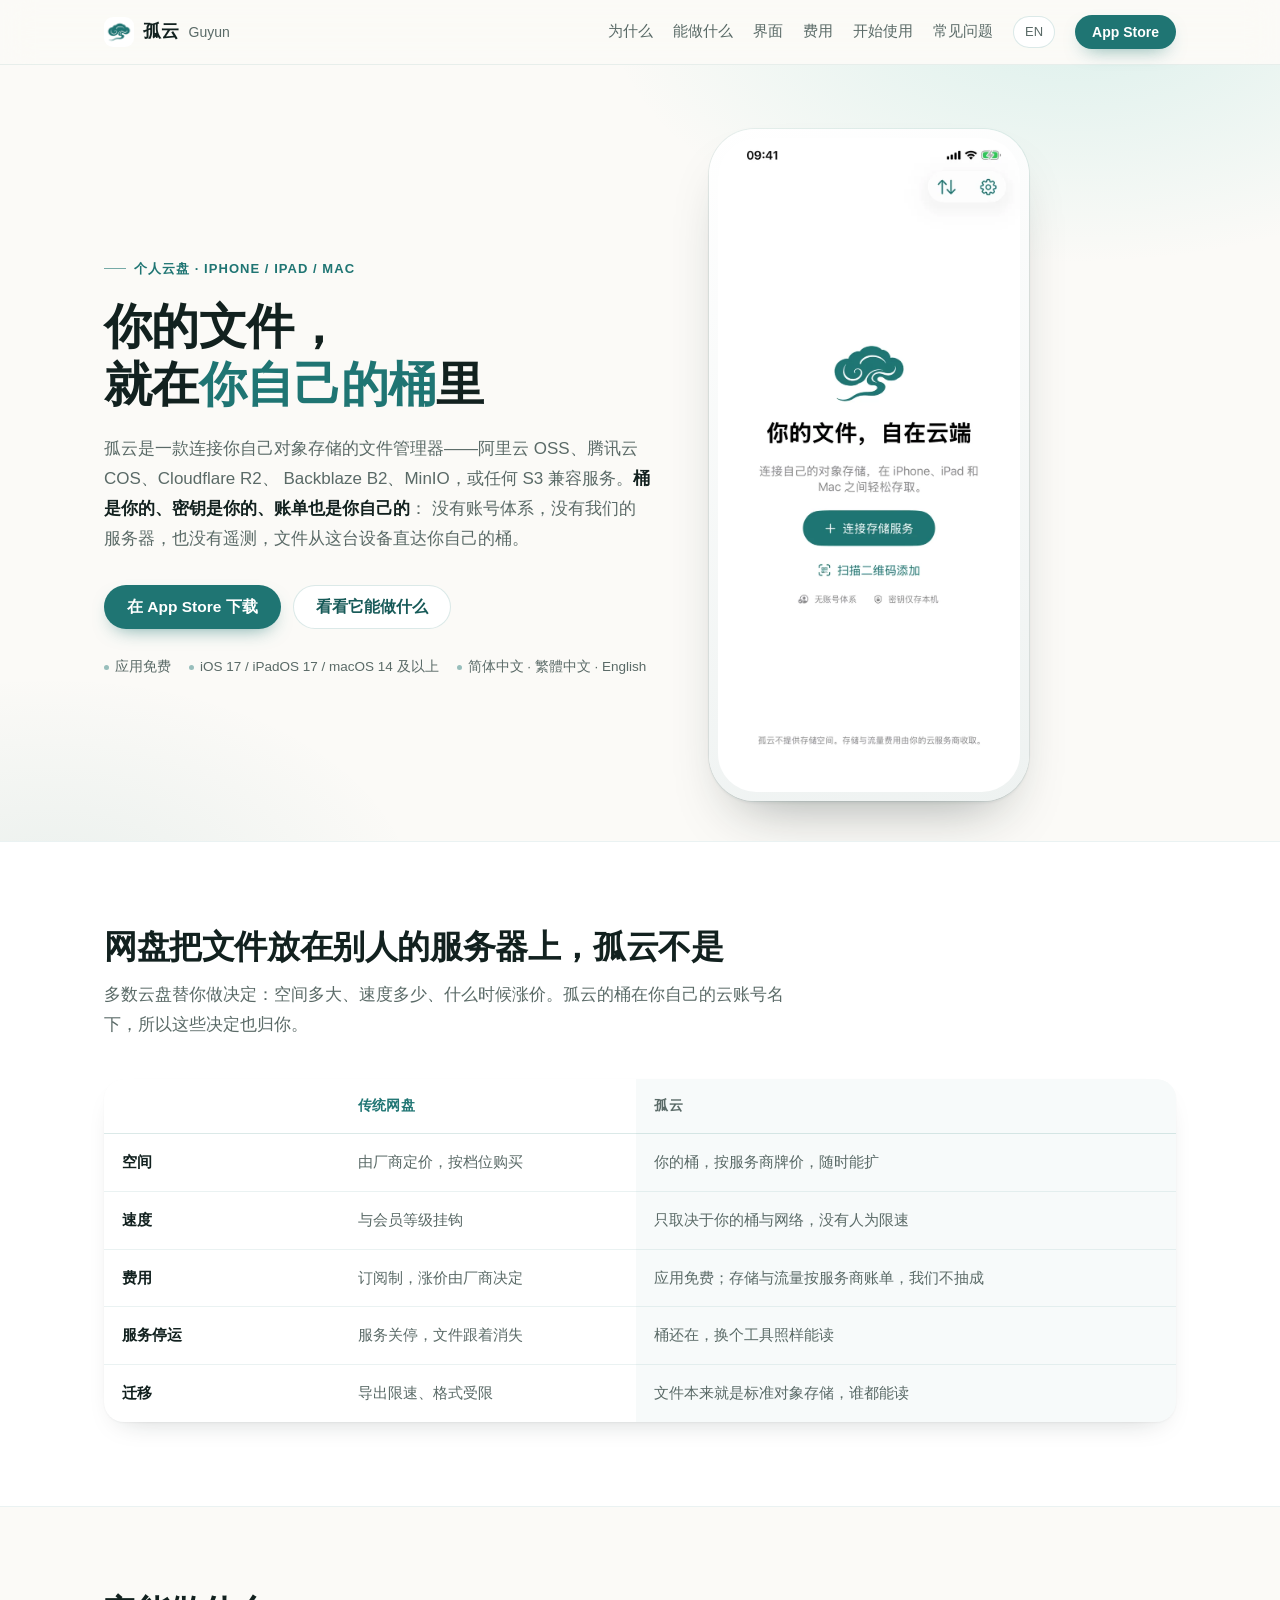
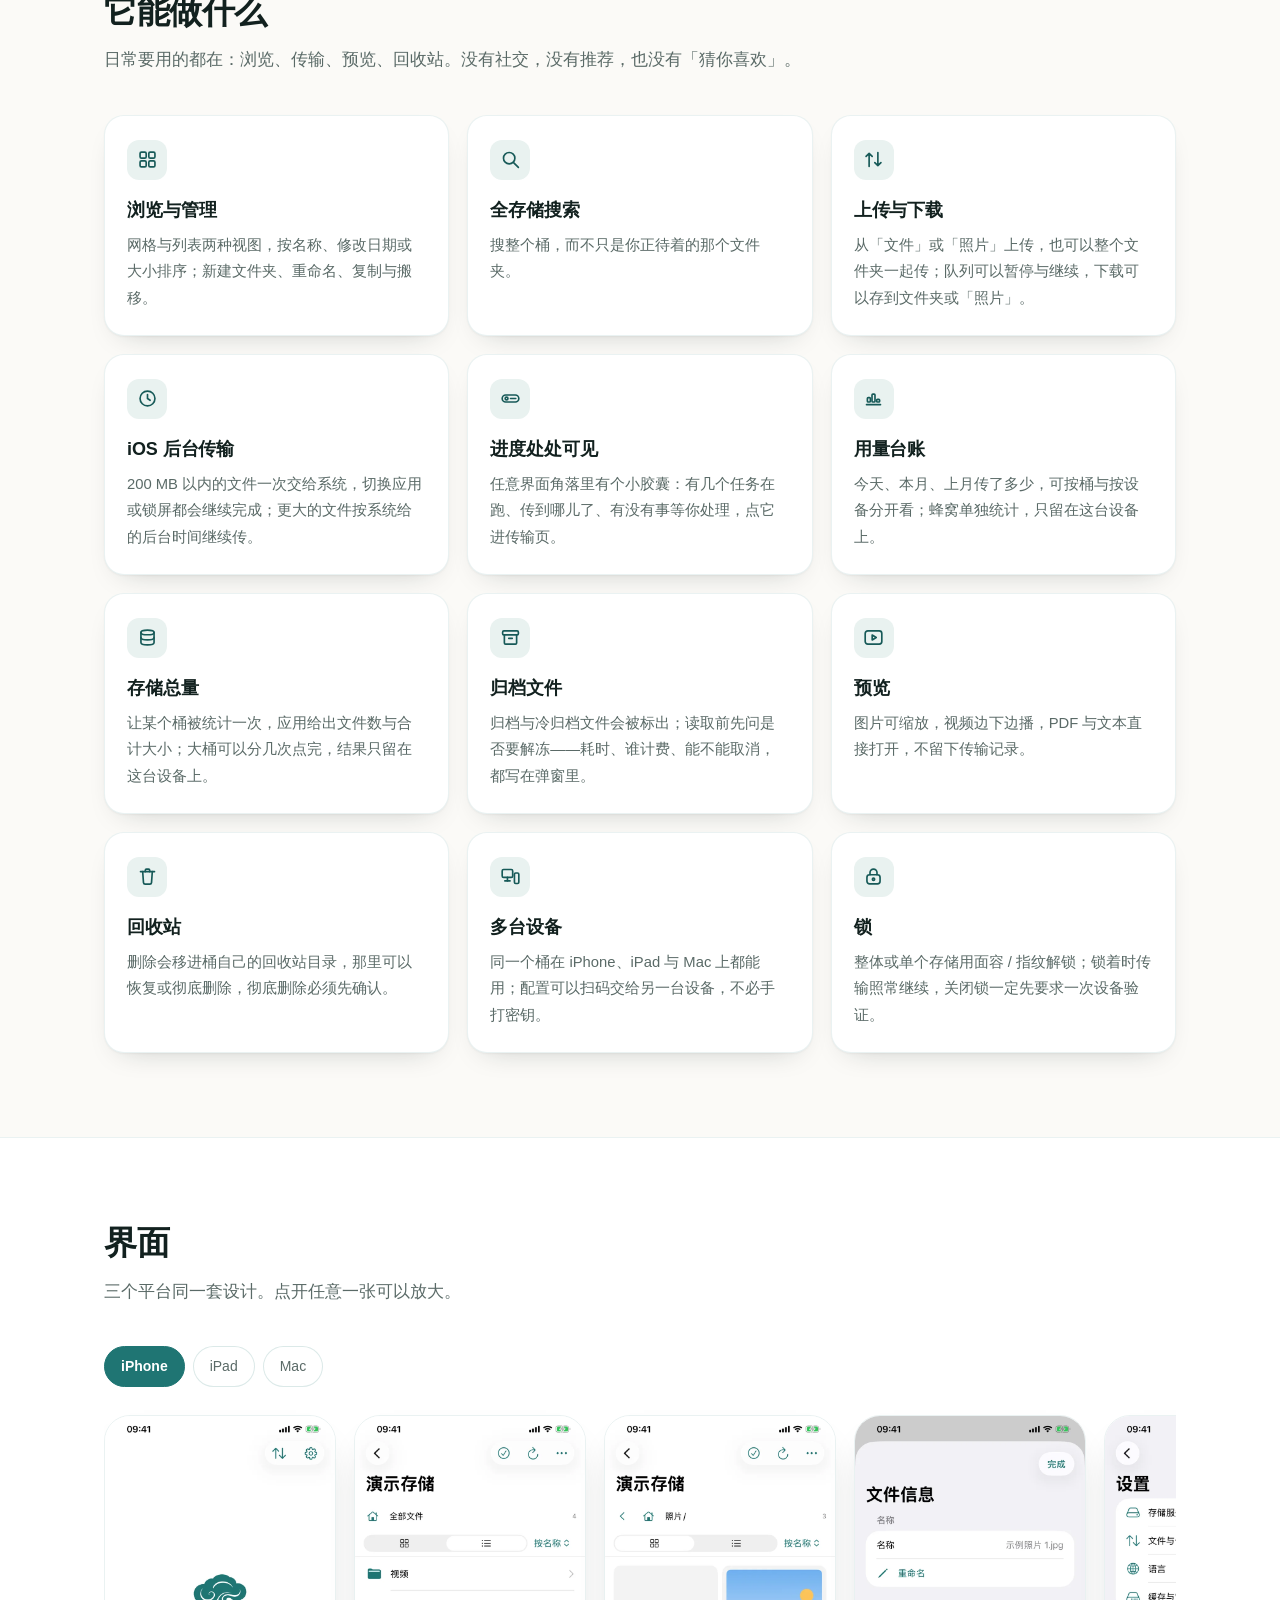
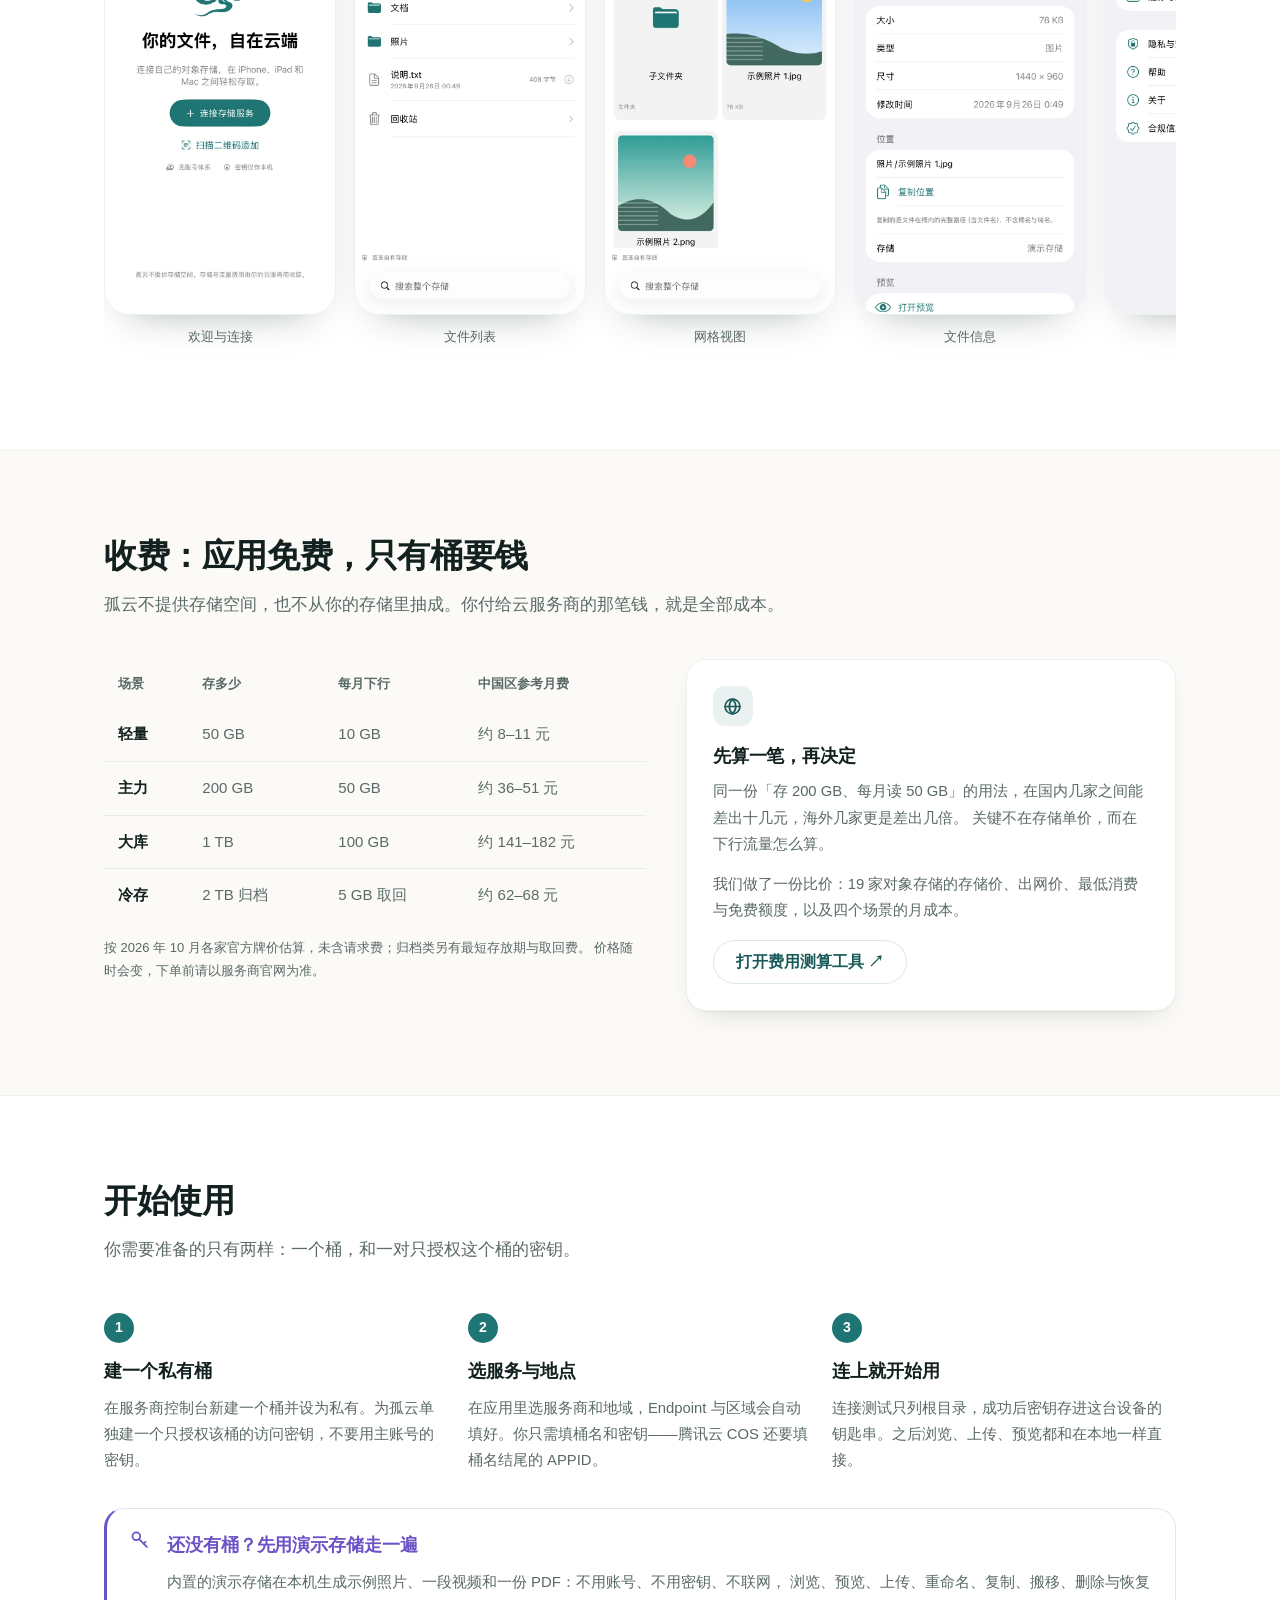
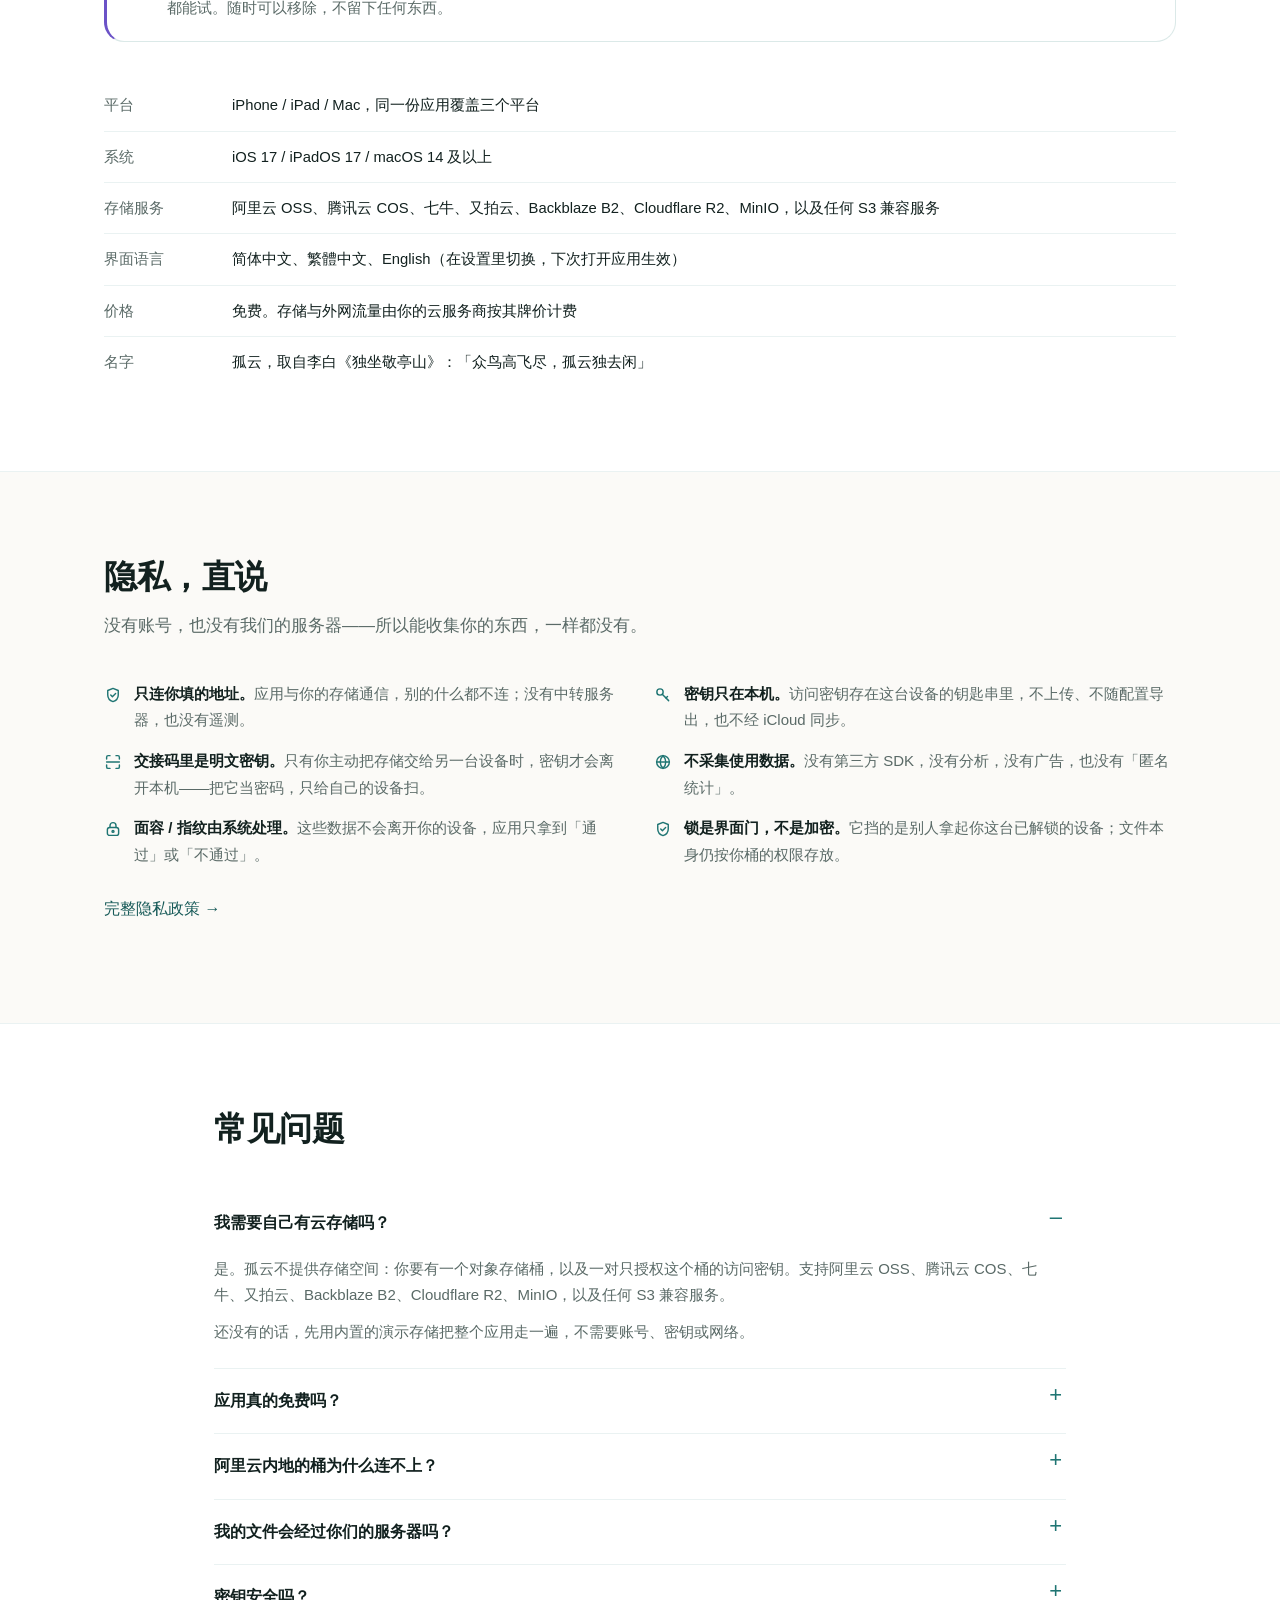
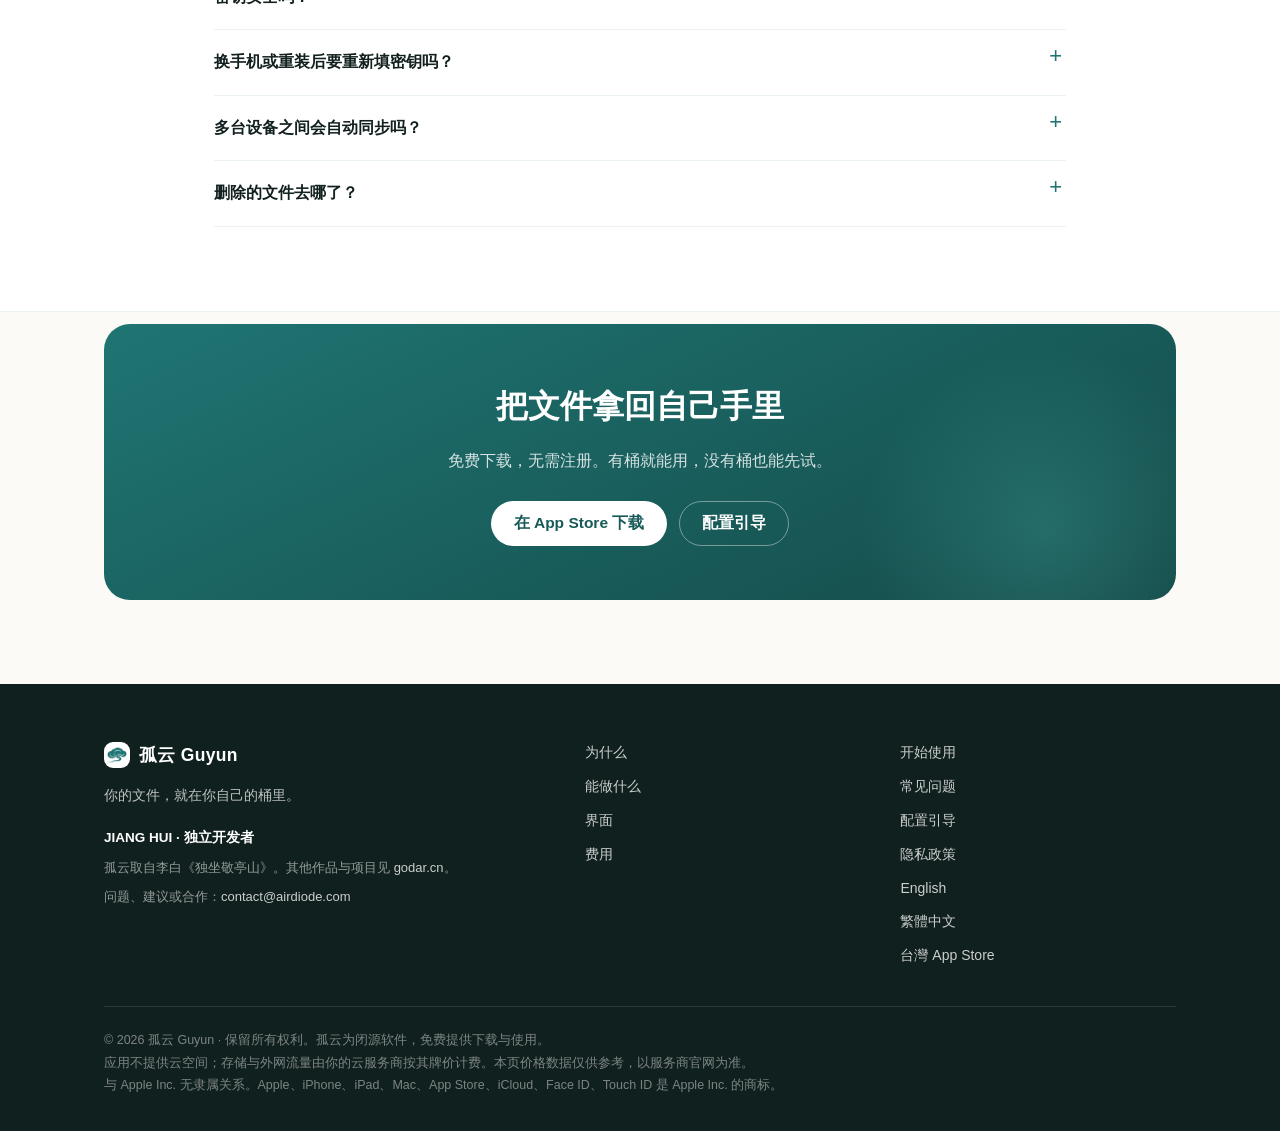
==== index.html @ 52751dd5 "site: 孤云官网（三语）—— 产品介绍、界面、费用口径与 App Store 入口 - 静态站：简体中文 / English / 繁體中文，共用一套 styles.css - 素材：App 图标、" ====
<!DOCTYPE html>
<html lang="zh-CN">
<head>
<meta charset="utf-8">
<meta name="viewport" content="width=device-width, initial-scale=1">
<title>孤云 Guyun — 你的文件，就在你自己的桶里</title>
<meta name="description" content="孤云是一款连接你自己对象存储的文件管理器：阿里云 OSS、腾讯云 COS、Cloudflare R2、Backblaze B2、MinIO 或任何 S3 兼容服务。没有账号、没有我们的服务器、没有遥测，密钥只留在本机。iPhone / iPad / Mac，应用免费。">
<meta name="theme-color" content="#fbfaf7">
<link rel="icon" href="assets/favicon.png">
<link rel="apple-touch-icon" href="assets/app-icon-180.png">
<link rel="stylesheet" href="styles.css">
<link rel="alternate" hreflang="zh-Hans" href="https://jianghui1974.github.io/Guyun/">
<link rel="alternate" hreflang="zh-Hant" href="https://jianghui1974.github.io/Guyun/tw/">
<link rel="alternate" hreflang="en" href="https://jianghui1974.github.io/Guyun/en/">
<meta property="og:type" content="website">
<meta property="og:title" content="孤云 Guyun — 你的文件，就在你自己的桶里">
<meta property="og:description" content="连接你自己对象存储的文件管理器。没有账号、没有我们的服务器、没有遥测。iPhone / iPad / Mac，应用免费。">
<meta property="og:image" content="https://jianghui1974.github.io/Guyun/assets/og.png">
<meta property="og:url" content="https://jianghui1974.github.io/Guyun/">
<meta name="twitter:card" content="summary_large_image">
</head>
<body>

<svg xmlns="http://www.w3.org/2000/svg" style="display:none" aria-hidden="true">
  <symbol id="i-grid" viewBox="0 0 24 24" fill="none" stroke="currentColor" stroke-width="1.9" stroke-linejoin="round"><rect x="3.5" y="3.5" width="7" height="7" rx="1.6"/><rect x="13.5" y="3.5" width="7" height="7" rx="1.6"/><rect x="3.5" y="13.5" width="7" height="7" rx="1.6"/><rect x="13.5" y="13.5" width="7" height="7" rx="1.6"/></symbol>
  <symbol id="i-search" viewBox="0 0 24 24" fill="none" stroke="currentColor" stroke-width="1.9" stroke-linecap="round"><circle cx="10.5" cy="10.5" r="6.5"/><path d="M15.5 15.5 21 21"/></symbol>
  <symbol id="i-transfer" viewBox="0 0 24 24" fill="none" stroke="currentColor" stroke-width="1.9" stroke-linecap="round" stroke-linejoin="round"><path d="M7 20V5m0 0L3.5 8.5M7 5l3.5 3.5"/><path d="M17 4v15m0 0 3.5-3.5M17 19l-3.5-3.5"/></symbol>
  <symbol id="i-clock" viewBox="0 0 24 24" fill="none" stroke="currentColor" stroke-width="1.9" stroke-linecap="round"><circle cx="12" cy="12" r="8.5"/><path d="M12 7.5V12l3 2"/></symbol>
  <symbol id="i-pill" viewBox="0 0 24 24" fill="none" stroke="currentColor" stroke-width="1.9" stroke-linecap="round"><rect x="2.5" y="8" width="19" height="8" rx="4"/><circle cx="7.5" cy="12" r="1.6"/><path d="M12 12h6"/></symbol>
  <symbol id="i-ledger" viewBox="0 0 24 24" fill="none" stroke="currentColor" stroke-width="1.9" stroke-linecap="round"><path d="M4 19h16"/><rect x="5" y="11" width="3.4" height="5" rx="1"/><rect x="10.3" y="7" width="3.4" height="9" rx="1"/><rect x="15.6" y="13" width="3.4" height="3" rx="1"/></symbol>
  <symbol id="i-bucket" viewBox="0 0 24 24" fill="none" stroke="currentColor" stroke-width="1.9" stroke-linecap="round"><ellipse cx="12" cy="6.2" rx="7.5" ry="2.7"/><path d="M4.5 6.2v11.6c0 1.5 3.4 2.7 7.5 2.7s7.5-1.2 7.5-2.7V6.2"/><path d="M4.5 12c0 1.5 3.4 2.7 7.5 2.7s7.5-1.2 7.5-2.7"/></symbol>
  <symbol id="i-archive" viewBox="0 0 24 24" fill="none" stroke="currentColor" stroke-width="1.9" stroke-linecap="round" stroke-linejoin="round"><rect x="3" y="4.5" width="18" height="4.5" rx="1.4"/><path d="M5 9v9.2c0 .7.6 1.3 1.3 1.3h11.4c.7 0 1.3-.6 1.3-1.3V9"/><path d="M10 13h4"/></symbol>
  <symbol id="i-play" viewBox="0 0 24 24" fill="none" stroke="currentColor" stroke-width="1.9" stroke-linejoin="round"><rect x="2.5" y="4.5" width="19" height="15" rx="3"/><path d="M10.5 9.2v5.6l4.6-2.8z"/></symbol>
  <symbol id="i-trash" viewBox="0 0 24 24" fill="none" stroke="currentColor" stroke-width="1.9" stroke-linecap="round"><path d="M4 6.5h16"/><path d="M9.5 6.5V4.8c0-.7.6-1.3 1.3-1.3h2.4c.7 0 1.3.6 1.3 1.3v1.7"/><path d="M6.5 6.5 7.4 19c.1 1 .9 1.7 1.9 1.7h5.4c1 0 1.8-.7 1.9-1.7l.9-12.5"/></symbol>
  <symbol id="i-devices" viewBox="0 0 24 24" fill="none" stroke="currentColor" stroke-width="1.9" stroke-linecap="round" stroke-linejoin="round"><rect x="2.5" y="4" width="12" height="9" rx="1.6"/><path d="M5.5 17h6"/><path d="M8.5 13v4"/><rect x="16.5" y="8" width="5" height="12" rx="1.4"/></symbol>
  <symbol id="i-lock" viewBox="0 0 24 24" fill="none" stroke="currentColor" stroke-width="1.9" stroke-linecap="round"><rect x="4.5" y="10" width="15" height="10.5" rx="3"/><path d="M8 10V7.5a4 4 0 0 1 8 0V10"/><circle cx="12" cy="15.2" r="1.3"/></symbol>
  <symbol id="i-scan" viewBox="0 0 24 24" fill="none" stroke="currentColor" stroke-width="1.9" stroke-linecap="round" stroke-linejoin="round"><path d="M3.5 8V5.5c0-1.1.9-2 2-2H8"/><path d="M16 3.5h2.5c1.1 0 2 .9 2 2V8"/><path d="M20.5 16v2.5c0 1.1-.9 2-2 2H16"/><path d="M8 20.5H5.5c-1.1 0-2-.9-2-2V16"/><path d="M3.5 12h17"/></symbol>
  <symbol id="i-shield" viewBox="0 0 24 24" fill="none" stroke="currentColor" stroke-width="1.9" stroke-linecap="round" stroke-linejoin="round"><path d="M12 3.2 5 6v6c0 4.2 2.9 7.5 7 8.8 4.1-1.3 7-4.6 7-8.8V6z"/><path d="m9 12 2.2 2.2L15.5 10"/></symbol>
  <symbol id="i-key" viewBox="0 0 24 24" fill="none" stroke="currentColor" stroke-width="1.9" stroke-linecap="round"><circle cx="8" cy="8" r="4.2"/><path d="m11 11 8.5 8.5"/><path d="m16 16 2-2"/></symbol>
  <symbol id="i-globe" viewBox="0 0 24 24" fill="none" stroke="currentColor" stroke-width="1.9" stroke-linecap="round"><circle cx="12" cy="12" r="8.5"/><path d="M3.5 12h17"/><path d="M12 3.5c2.4 2.3 3.7 5.3 3.7 8.5s-1.3 6.2-3.7 8.5c-2.4-2.3-3.7-5.3-3.7-8.5S9.6 5.8 12 3.5z"/></symbol>
</svg>

<a class="skip" href="#main">跳到主要内容</a>

<header class="site-header">
  <div class="wrap">
    <a class="brand" href="./">
      <img src="assets/app-icon.png" alt="孤云应用图标">
      孤云 <span style="font-weight:500;color:var(--muted);font-size:14px;letter-spacing:0">Guyun</span>
    </a>
    <nav>
      <a href="#why">为什么</a>
      <a href="#features">能做什么</a>
      <a href="#shots">界面</a>
      <a href="#cost">费用</a>
      <a href="#start">开始使用</a>
      <a href="#faq">常见问题</a>
      <a class="lang" href="en/" hreflang="en">EN</a>
      <a class="btn btn-primary nav-cta" href="https://apps.apple.com/cn/app/id6809848348" style="padding:8px 16px;font-size:14px">App Store</a>
    </nav>
  </div>
</header>

<main id="main">

<div class="hero">
  <div class="wrap hero-grid">
    <div>
      <p class="eyebrow">个人云盘 · iPhone / iPad / Mac</p>
      <h1>你的文件，<br>就在<em>你自己的桶</em>里</h1>
      <p class="lede">
        孤云是一款连接你自己对象存储的文件管理器——阿里云 OSS、腾讯云 COS、Cloudflare R2、
        Backblaze B2、MinIO，或任何 S3 兼容服务。<strong>桶是你的、密钥是你的、账单也是你自己的</strong>：
        没有账号体系，没有我们的服务器，也没有遥测，文件从这台设备直达你自己的桶。
      </p>
      <div class="btn-row">
        <a class="btn btn-primary" href="https://apps.apple.com/cn/app/id6809848348">在 App Store 下载</a>
        <a class="btn btn-ghost" href="#features">看看它能做什么</a>
      </div>
      <div class="meta-line">
        <span>应用免费</span>
        <span>iOS 17 / iPadOS 17 / macOS 14 及以上</span>
        <span>简体中文 · 繁體中文 · English</span>
      </div>
    </div>
    <div>
      <figure class="phone" style="margin:0">
        <img src="assets/shots/zh/iphone-1.webp" width="750" height="1622"
             alt="孤云欢迎页：云纹标志、标语「我的文件，自在云端」，以及「连接存储服务」按钮">
      </figure>
    </div>
  </div>
</div>

<section id="why" class="section alt">
  <div class="wrap">
    <div class="section-head">
      <h2>网盘把文件放在别人的服务器上，孤云不是</h2>
      <p>多数云盘替你做决定：空间多大、速度多少、什么时候涨价。孤云的桶在你自己的云账号名下，所以这些决定也归你。</p>
    </div>
    <table class="compare">
      <thead>
        <tr><th scope="col"></th><th scope="col">传统网盘</th><th scope="col" class="col-us">孤云</th></tr>
      </thead>
      <tbody>
        <tr><th scope="row">空间</th><td data-label="传统网盘">由厂商定价，按档位购买</td><td class="col-us" data-label="孤云">你的桶，按服务商牌价，随时能扩</td></tr>
        <tr><th scope="row">速度</th><td data-label="传统网盘">与会员等级挂钩</td><td class="col-us" data-label="孤云">只取决于你的桶与网络，没有人为限速</td></tr>
        <tr><th scope="row">费用</th><td data-label="传统网盘">订阅制，涨价由厂商决定</td><td class="col-us" data-label="孤云">应用免费；存储与流量按服务商账单，我们不抽成</td></tr>
        <tr><th scope="row">服务停运</th><td data-label="传统网盘">服务关停，文件跟着消失</td><td class="col-us" data-label="孤云">桶还在，换个工具照样能读</td></tr>
        <tr><th scope="row">迁移</th><td data-label="传统网盘">导出限速、格式受限</td><td class="col-us" data-label="孤云">文件本来就是标准对象存储，谁都能读</td></tr>
      </tbody>
    </table>
  </div>
</section>

<section id="features" class="section">
  <div class="wrap">
    <div class="section-head">
      <h2>它能做什么</h2>
      <p>日常要用的都在：浏览、传输、预览、回收站。没有社交，没有推荐，也没有「猜你喜欢」。</p>
    </div>
    <div class="cards">
      <div class="card">
        <span class="ico"><svg><use href="#i-grid"/></svg></span>
        <h3>浏览与管理</h3>
        <p>网格与列表两种视图，按名称、修改日期或大小排序；新建文件夹、重命名、复制与搬移。</p>
      </div>
      <div class="card">
        <span class="ico"><svg><use href="#i-search"/></svg></span>
        <h3>全存储搜索</h3>
        <p>搜整个桶，而不只是你正待着的那个文件夹。</p>
      </div>
      <div class="card">
        <span class="ico"><svg><use href="#i-transfer"/></svg></span>
        <h3>上传与下载</h3>
        <p>从「文件」或「照片」上传，也可以整个文件夹一起传；队列可以暂停与继续，下载可以存到文件夹或「照片」。</p>
      </div>
      <div class="card">
        <span class="ico"><svg><use href="#i-clock"/></svg></span>
        <h3>iOS 后台传输</h3>
        <p>200 MB 以内的文件一次交给系统，切换应用或锁屏都会继续完成；更大的文件按系统给的后台时间继续传。</p>
      </div>
      <div class="card">
        <span class="ico"><svg><use href="#i-pill"/></svg></span>
        <h3>进度处处可见</h3>
        <p>任意界面角落里有个小胶囊：有几个任务在跑、传到哪儿了、有没有事等你处理，点它进传输页。</p>
      </div>
      <div class="card">
        <span class="ico"><svg><use href="#i-ledger"/></svg></span>
        <h3>用量台账</h3>
        <p>今天、本月、上月传了多少，可按桶与按设备分开看；蜂窝单独统计，只留在这台设备上。</p>
      </div>
      <div class="card">
        <span class="ico"><svg><use href="#i-bucket"/></svg></span>
        <h3>存储总量</h3>
        <p>让某个桶被统计一次，应用给出文件数与合计大小；大桶可以分几次点完，结果只留在这台设备上。</p>
      </div>
      <div class="card">
        <span class="ico"><svg><use href="#i-archive"/></svg></span>
        <h3>归档文件</h3>
        <p>归档与冷归档文件会被标出；读取前先问是否要解冻——耗时、谁计费、能不能取消，都写在弹窗里。</p>
      </div>
      <div class="card">
        <span class="ico"><svg><use href="#i-play"/></svg></span>
        <h3>预览</h3>
        <p>图片可缩放，视频边下边播，PDF 与文本直接打开，不留下传输记录。</p>
      </div>
      <div class="card">
        <span class="ico"><svg><use href="#i-trash"/></svg></span>
        <h3>回收站</h3>
        <p>删除会移进桶自己的回收站目录，那里可以恢复或彻底删除，彻底删除必须先确认。</p>
      </div>
      <div class="card">
        <span class="ico"><svg><use href="#i-devices"/></svg></span>
        <h3>多台设备</h3>
        <p>同一个桶在 iPhone、iPad 与 Mac 上都能用；配置可以扫码交给另一台设备，不必手打密钥。</p>
      </div>
      <div class="card">
        <span class="ico"><svg><use href="#i-lock"/></svg></span>
        <h3>锁</h3>
        <p>整体或单个存储用面容 / 指纹解锁；锁着时传输照常继续，关闭锁一定先要求一次设备验证。</p>
      </div>
    </div>
  </div>
</section>

<section id="shots" class="section alt">
  <div class="wrap">
    <div class="section-head">
      <h2>界面</h2>
      <p>三个平台同一套设计。点开任意一张可以放大。</p>
    </div>

    <div class="tabs" role="tablist" aria-label="选择设备">
      <button role="tab" id="tab-iphone" aria-selected="true" aria-controls="strip-iphone" data-device="iphone">iPhone</button>
      <button role="tab" id="tab-ipad" aria-selected="false" aria-controls="strip-ipad" data-device="ipad">iPad</button>
      <button role="tab" id="tab-mac" aria-selected="false" aria-controls="strip-mac" data-device="mac">Mac</button>
    </div>

    <div class="strip" id="strip-iphone" role="tabpanel" aria-labelledby="tab-iphone">
      <figure class="shot-phone"><img src="assets/shots/zh/iphone-1.webp" width="750" height="1622" loading="lazy" alt="欢迎页"><figcaption>欢迎与连接</figcaption></figure>
      <figure class="shot-phone"><img src="assets/shots/zh/iphone-2.webp" width="750" height="1622" loading="lazy" alt="文件列表"><figcaption>文件列表</figcaption></figure>
      <figure class="shot-phone"><img src="assets/shots/zh/iphone-3.webp" width="750" height="1622" loading="lazy" alt="网格视图"><figcaption>网格视图</figcaption></figure>
      <figure class="shot-phone"><img src="assets/shots/zh/iphone-4.webp" width="750" height="1622" loading="lazy" alt="文件信息"><figcaption>文件信息</figcaption></figure>
      <figure class="shot-phone"><img src="assets/shots/zh/iphone-5.webp" width="750" height="1622" loading="lazy" alt="设置"><figcaption>设置</figcaption></figure>
    </div>

    <div class="strip" id="strip-ipad" role="tabpanel" aria-labelledby="tab-ipad" hidden>
      <figure class="shot-pad"><img src="assets/shots/zh/ipad-1.webp" width="900" height="1200" loading="lazy" alt="iPad 欢迎页"><figcaption>欢迎与连接</figcaption></figure>
      <figure class="shot-pad"><img src="assets/shots/zh/ipad-2.webp" width="900" height="1200" loading="lazy" alt="iPad 文件列表"><figcaption>文件列表</figcaption></figure>
      <figure class="shot-pad"><img src="assets/shots/zh/ipad-3.webp" width="900" height="1200" loading="lazy" alt="iPad 网格视图"><figcaption>网格视图</figcaption></figure>
      <figure class="shot-pad"><img src="assets/shots/zh/ipad-4.webp" width="900" height="1200" loading="lazy" alt="iPad 文件信息"><figcaption>文件信息</figcaption></figure>
      <figure class="shot-pad"><img src="assets/shots/zh/ipad-5.webp" width="900" height="1200" loading="lazy" alt="iPad 设置"><figcaption>设置</figcaption></figure>
    </div>

    <div class="strip" id="strip-mac" role="tabpanel" aria-labelledby="tab-mac" hidden>
      <figure class="shot-mac"><img src="assets/shots/zh/mac-1.webp" width="1200" height="600" loading="lazy" alt="Mac 欢迎页"><figcaption>欢迎与连接</figcaption></figure>
      <figure class="shot-mac"><img src="assets/shots/zh/mac-2.webp" width="1200" height="600" loading="lazy" alt="Mac 文件列表"><figcaption>文件列表</figcaption></figure>
      <figure class="shot-mac"><img src="assets/shots/zh/mac-3.webp" width="1200" height="600" loading="lazy" alt="Mac 网格视图"><figcaption>网格视图</figcaption></figure>
      <figure class="shot-mac"><img src="assets/shots/zh/mac-4.webp" width="1200" height="600" loading="lazy" alt="Mac 文件信息"><figcaption>文件信息</figcaption></figure>
      <figure class="shot-mac"><img src="assets/shots/zh/mac-5.webp" width="1200" height="600" loading="lazy" alt="Mac 设置"><figcaption>设置</figcaption></figure>
    </div>
  </div>
</section>

<section id="cost" class="section">
  <div class="wrap">
    <div class="section-head">
      <h2>收费：应用免费，只有桶要钱</h2>
      <p>孤云不提供存储空间，也不从你的存储里抽成。你付给云服务商的那笔钱，就是全部成本。</p>
    </div>

    <div class="price-grid">
      <div>
        <table class="price-table">
          <thead>
            <tr><th scope="col">场景</th><th scope="col">存多少</th><th scope="col">每月下行</th><th scope="col">中国区参考月费</th></tr>
          </thead>
          <tbody>
            <tr><th scope="row">轻量</th><td data-label="存多少">50 GB</td><td data-label="每月下行">10 GB</td><td data-label="参考月费">约 8–11 元</td></tr>
            <tr><th scope="row">主力</th><td data-label="存多少">200 GB</td><td data-label="每月下行">50 GB</td><td data-label="参考月费">约 36–51 元</td></tr>
            <tr><th scope="row">大库</th><td data-label="存多少">1 TB</td><td data-label="每月下行">100 GB</td><td data-label="参考月费">约 141–182 元</td></tr>
            <tr><th scope="row">冷存</th><td data-label="存多少">2 TB 归档</td><td data-label="每月下行">5 GB 取回</td><td data-label="参考月费">约 62–68 元</td></tr>
          </tbody>
        </table>
        <p class="note">
          按 2026 年 10 月各家官方牌价估算，未含请求费；归档类另有最短存放期与取回费。
          价格随时会变，下单前请以服务商官网为准。
        </p>
      </div>
      <div class="card" style="padding:26px">
        <span class="ico"><svg><use href="#i-globe"/></svg></span>
        <h3>先算一笔，再决定</h3>
        <p style="margin-bottom:14px">
          同一份「存 200 GB、每月读 50 GB」的用法，在国内几家之间能差出十几元，海外几家更是差出几倍。
          关键不在存储单价，而在下行流量怎么算。
        </p>
        <p style="margin-bottom:16px;font-size:14.8px;color:var(--muted)">
          我们做了一份比价：19 家对象存储的存储价、出网价、最低消费与免费额度，以及四个场景的月成本。
        </p>
        <a class="btn btn-ghost" href="https://www.godar.cn/products/guyun/setup/cost/" target="_blank" rel="noopener">打开费用测算工具 ↗</a>
      </div>
    </div>
  </div>
</section>

<section id="start" class="section alt">
  <div class="wrap">
    <div class="section-head">
      <h2>开始使用</h2>
      <p>你需要准备的只有两样：一个桶，和一对只授权这个桶的密钥。</p>
    </div>

    <div class="steps">
      <div class="step">
        <span class="num">1</span>
        <h3>建一个私有桶</h3>
        <p>在服务商控制台新建一个桶并设为私有。为孤云单独建一个只授权该桶的访问密钥，不要用主账号的密钥。</p>
      </div>
      <div class="step">
        <span class="num">2</span>
        <h3>选服务与地点</h3>
        <p>在应用里选服务商和地域，Endpoint 与区域会自动填好。你只需填桶名和密钥——腾讯云 COS 还要填桶名结尾的 APPID。</p>
      </div>
      <div class="step">
        <span class="num">3</span>
        <h3>连上就开始用</h3>
        <p>连接测试只列根目录，成功后密钥存进这台设备的钥匙串。之后浏览、上传、预览都和在本地一样直接。</p>
      </div>
    </div>

    <div class="callout">
      <span class="ico"><svg width="22" height="22"><use href="#i-key"/></svg></span>
      <div>
        <h3>还没有桶？先用演示存储走一遍</h3>
        <p>内置的演示存储在本机生成示例照片、一段视频和一份 PDF：不用账号、不用密钥、不联网，
        浏览、预览、上传、重命名、复制、搬移、删除与恢复都能试。随时可以移除，不留下任何东西。</p>
      </div>
    </div>

    <table class="spec">
      <tr><th>平台</th><td>iPhone / iPad / Mac，同一份应用覆盖三个平台</td></tr>
      <tr><th>系统</th><td>iOS 17 / iPadOS 17 / macOS 14 及以上</td></tr>
      <tr><th>存储服务</th><td>阿里云 OSS、腾讯云 COS、七牛、又拍云、Backblaze B2、Cloudflare R2、MinIO，以及任何 S3 兼容服务</td></tr>
      <tr><th>界面语言</th><td>简体中文、繁體中文、English（在设置里切换，下次打开应用生效）</td></tr>
      <tr><th>价格</th><td>免费。存储与外网流量由你的云服务商按其牌价计费</td></tr>
      <tr><th>名字</th><td>孤云，取自李白《独坐敬亭山》：「众鸟高飞尽，孤云独去闲」</td></tr>
    </table>
  </div>
</section>

<section id="privacy" class="section">
  <div class="wrap">
    <div class="section-head">
      <h2>隐私，直说</h2>
      <p>没有账号，也没有我们的服务器——所以能收集你的东西，一样都没有。</p>
    </div>
    <ul class="privacy-list">
      <li><svg><use href="#i-shield"/></svg><span><b>只连你填的地址。</b>应用与你的存储通信，别的什么都不连；没有中转服务器，也没有遥测。</span></li>
      <li><svg><use href="#i-key"/></svg><span><b>密钥只在本机。</b>访问密钥存在这台设备的钥匙串里，不上传、不随配置导出，也不经 iCloud 同步。</span></li>
      <li><svg><use href="#i-scan"/></svg><span><b>交接码里是明文密钥。</b>只有你主动把存储交给另一台设备时，密钥才会离开本机——把它当密码，只给自己的设备扫。</span></li>
      <li><svg><use href="#i-globe"/></svg><span><b>不采集使用数据。</b>没有第三方 SDK，没有分析，没有广告，也没有「匿名统计」。</span></li>
      <li><svg><use href="#i-lock"/></svg><span><b>面容 / 指纹由系统处理。</b>这些数据不会离开你的设备，应用只拿到「通过」或「不通过」。</span></li>
      <li><svg><use href="#i-shield"/></svg><span><b>锁是界面门，不是加密。</b>它挡的是别人拿起你这台已解锁的设备；文件本身仍按你桶的权限存放。</span></li>
    </ul>
    <p style="margin-top:26px"><a href="https://www.godar.cn/Guyun-privacy-policy.html" target="_blank" rel="noopener">完整隐私政策 →</a></p>
  </div>
</section>

<section id="faq" class="section alt">
  <div class="wrap faq" style="max-width:900px">
    <div class="section-head">
      <h2>常见问题</h2>
    </div>

    <details open>
      <summary>我需要自己有云存储吗？</summary>
      <div class="body">
        <p>是。孤云不提供存储空间：你要有一个对象存储桶，以及一对只授权这个桶的访问密钥。支持阿里云 OSS、腾讯云 COS、七牛、又拍云、Backblaze B2、Cloudflare R2、MinIO，以及任何 S3 兼容服务。</p>
        <p>还没有的话，先用内置的演示存储把整个应用走一遍，不需要账号、密钥或网络。</p>
      </div>
    </details>

    <details>
      <summary>应用真的免费吗？</summary>
      <div class="body">
        <p>是。没有订阅、没有内购、没有功能锁，也不从你的存储费用里抽成。你要付的只有云服务商那笔账单——存储与外网流量，按它公布的牌价。</p>
      </div>
    </details>

    <details>
      <summary>阿里云内地的桶为什么连不上？</summary>
      <div class="body">
        <p>这不是孤云的限制。2025-03-20 起新开通 OSS 的账号，用默认外网域名访问内地地域的桶，数据类接口（含上传、下载）一律被拒，返回 <code>PublicEndpointForbidden</code>；私有桶、不对外提供链接也不例外，判断依据是 OSS 开通时间而不是建桶时间。</p>
        <p>要留在内地地域，就给桶绑定一个已备案的自定义域名，并把它填在 Endpoint 里；或者改用香港 / 海外地域的桶，也可以用 MinIO 自建。</p>
      </div>
    </details>

    <details>
      <summary>我的文件会经过你们的服务器吗？</summary>
      <div class="body">
        <p>不会。没有账号体系，也没有我们的服务器：应用只与你填写的存储地址通信，文件从这台设备直达你自己的桶。</p>
      </div>
    </details>

    <details>
      <summary>密钥安全吗？</summary>
      <div class="body">
        <p>访问密钥只存在这台设备的钥匙串里，不上传、不随配置导出、也不经 iCloud 同步。</p>
        <p>唯一的例外是你主动交接：把存储交给另一台设备时，交接码里就是明文密钥，60 秒后失效、只能被领取一次、可随时取消。只给自己的设备扫，若可能被看到就到服务商处轮换密钥。</p>
      </div>
    </details>

    <details>
      <summary>换手机或重装后要重新填密钥吗？</summary>
      <div class="body">
        <p>要。密钥不随 iCloud 同步，这也是它不离开本机的代价。换设备时可以用「扫码添加」从旧设备把整份配置带过去，60 秒内有效；也可以重新填一次。</p>
      </div>
    </details>

    <details>
      <summary>多台设备之间会自动同步吗？</summary>
      <div class="body">
        <p>不会。孤云不是同步工具，也不是自动备份工具：它不会自己在后台启动传输，每一次上传与下载都由你发起、并且能看见结果。</p>
        <p>同一个桶可以在 iPhone、iPad 与 Mac 上同时连接，任意一台写入的变更，在别处刷新一下就能看到。</p>
      </div>
    </details>

    <details>
      <summary>删除的文件去哪了？</summary>
      <div class="body">
        <p>进桶自己的回收站目录，可以恢复或彻底删除；彻底删除必须二次确认。</p>
        <p>回收站就在你的桶里，所以它占的存储空间和你其他文件一样计费——清空它，账单才会降下来。</p>
      </div>
    </details>
  </div>
</section>

<section class="cta-section">
  <div class="wrap">
    <div class="cta">
      <h2>把文件拿回自己手里</h2>
      <p>免费下载，无需注册。有桶就能用，没有桶也能先试。</p>
      <div class="btn-row">
        <a class="btn btn-primary" href="https://apps.apple.com/cn/app/id6809848348">在 App Store 下载</a>
        <a class="btn btn-ghost" href="https://www.godar.cn/products/guyun/setup/" target="_blank" rel="noopener">配置引导</a>
      </div>
    </div>
  </div>
</section>

</main>

<footer class="site-footer">
  <div class="wrap">
    <div class="footer-grid">
      <div>
        <div class="brand">
          <img src="assets/app-icon.png" alt="">
          孤云 Guyun
        </div>
        <div>你的文件，就在你自己的桶里。</div>
        <div class="foot-about">
          <p class="foot-about-lead">JIANG HUI · 独立开发者</p>
          <p>孤云取自李白《独坐敬亭山》。其他作品与项目见
            <a href="https://www.godar.cn" target="_blank" rel="noopener">godar.cn</a>。</p>
          <p>问题、建议或合作：<a href="mailto:contact@airdiode.com">contact@airdiode.com</a></p>
        </div>
      </div>
      <nav aria-label="站内导航">
        <a href="#why">为什么</a>
        <a href="#features">能做什么</a>
        <a href="#shots">界面</a>
        <a href="#cost">费用</a>
      </nav>
      <nav aria-label="更多">
        <a href="#start">开始使用</a>
        <a href="#faq">常见问题</a>
        <a href="https://www.godar.cn/products/guyun/setup/" target="_blank" rel="noopener">配置引导</a>
        <a href="https://www.godar.cn/Guyun-privacy-policy.html" target="_blank" rel="noopener">隐私政策</a>
        <a href="en/" hreflang="en">English</a>
        <a href="tw/" hreflang="zh-Hant">繁體中文</a>
        <a href="https://apps.apple.com/tw/app/id6809848348" target="_blank" rel="noopener">台灣 App Store</a>
      </nav>
    </div>
    <p class="legal">
      © <span id="year">2026</span> 孤云 Guyun · 保留所有权利。孤云为闭源软件，免费提供下载与使用。<br>
      应用不提供云空间；存储与外网流量由你的云服务商按其牌价计费。本页价格数据仅供参考，以服务商官网为准。<br>
      与 Apple Inc. 无隶属关系。Apple、iPhone、iPad、Mac、App Store、iCloud、Face ID、Touch ID 是 Apple Inc. 的商标。
    </p>
  </div>
</footer>

<dialog class="lightbox" id="lightbox" aria-label="放大查看截图">
  <button type="button" aria-label="关闭">×</button>
  <img alt="">
</dialog>

<script>
(function () {
  document.getElementById("year").textContent = new Date().getFullYear();

  // 设备切换
  var tabs = document.querySelectorAll(".tabs [role=tab]");
  Array.prototype.forEach.call(tabs, function (tab) {
    tab.addEventListener("click", function () {
      Array.prototype.forEach.call(tabs, function (t) {
        var on = t === tab;
        t.setAttribute("aria-selected", on ? "true" : "false");
        document.getElementById(t.getAttribute("aria-controls")).hidden = !on;
      });
    });
  });

  // 点击放大
  var dlg = document.getElementById("lightbox");
  var big = dlg.querySelector("img");
  if (dlg.showModal) {
    Array.prototype.forEach.call(document.querySelectorAll(".strip img, .phone img"), function (img) {
      img.addEventListener("click", function () {
        big.src = img.currentSrc || img.src;
        big.alt = img.alt;
        dlg.showModal();
      });
    });
    dlg.addEventListener("click", function (e) {
      if (e.target === dlg || e.target.tagName === "BUTTON") dlg.close();
    });
  }

})();
</script>

</body>
</html>
---- styles.css ----
/* 孤云 Guyun — 官网样式
   取自 App 的品牌色：青绿 #1F7573、演示紫 #6B52C7、暖白底 */

:root {
  --teal: #1f7573;
  --teal-deep: #175a58;
  --teal-soft: #e9f2f0;
  --mint: #f2f7f5;
  --demo: #6b52c7;
  --ink: #12211f;
  --muted: #5a6a67;
  --line: rgba(31, 117, 115, 0.16);
  --line-soft: rgba(31, 117, 115, 0.09);
  --bg: #fbfaf7;
  --card: #ffffff;
  --radius: 20px;
  --wrap: 1120px;
  --shadow: 0 1px 2px rgba(18, 33, 31, 0.04), 0 12px 30px -18px rgba(18, 33, 31, 0.28);
  --font: -apple-system, BlinkMacSystemFont, "SF Pro SC", "PingFang SC",
    "Hiragino Sans GB", "Microsoft YaHei", "Helvetica Neue", sans-serif;
}

* { box-sizing: border-box; }

html { scroll-behavior: smooth; scroll-padding-top: 84px; }

body {
  margin: 0;
  font-family: var(--font);
  color: var(--ink);
  background: var(--bg);
  line-height: 1.78;
  -webkit-font-smoothing: antialiased;
  text-rendering: optimizeLegibility;
}

a { color: var(--teal-deep); text-decoration: none; }
a:hover { text-decoration: underline; text-underline-offset: 3px; }

img { max-width: 100%; height: auto; }

.wrap { max-width: var(--wrap); margin: 0 auto; padding: 0 24px; }

.skip {
  position: absolute; left: -9999px; top: 0; z-index: 100;
  background: var(--teal); color: #fff; padding: 10px 16px; border-radius: 0 0 10px 0;
}
.skip:focus { left: 0; }

:focus-visible {
  outline: 2px solid var(--teal);
  outline-offset: 3px;
  border-radius: 6px;
}

/* ---------- header ---------- */

.site-header {
  position: sticky; top: 0; z-index: 60;
  background: rgba(251, 250, 247, 0.82);
  backdrop-filter: saturate(180%) blur(16px);
  -webkit-backdrop-filter: saturate(180%) blur(16px);
  border-bottom: 1px solid var(--line-soft);
}

.site-header .wrap {
  display: flex; align-items: center; gap: 12px; height: 64px;
}

.brand {
  display: flex; align-items: center; gap: 9px;
  font-weight: 700; font-size: 17.5px; letter-spacing: 0.3px;
  color: var(--ink);
}
.brand:hover { text-decoration: none; }
.brand img { width: 30px; height: 30px; border-radius: 9px; display: block; }

.site-header nav {
  margin-left: auto; display: flex; align-items: center; gap: 20px;
  font-size: 14.5px; color: var(--muted);
}
.site-header nav a { color: var(--muted); }
.site-header nav a:hover { color: var(--teal); text-decoration: none; }

.lang {
  border: 1px solid var(--line); border-radius: 999px;
  padding: 3px 11px; font-size: 13px; background: #fff; color: var(--muted);
  display: inline-flex; gap: 6px; align-items: center;
}
.lang b { color: var(--teal); font-weight: 600; }
.lang:hover { border-color: var(--teal); text-decoration: none; }

.nav-cta { display: inline-flex; }
.site-header nav a.nav-cta { color: #fff; }
.site-header nav a.nav-cta:hover { color: #fff; }

/* ---------- buttons ---------- */

.btn {
  display: inline-flex; align-items: center; justify-content: center; gap: 8px;
  padding: 12px 22px; border-radius: 999px;
  font-size: 15.5px; font-weight: 600; line-height: 1.2;
  border: 1px solid transparent; cursor: pointer;
  transition: transform 0.15s ease, box-shadow 0.15s ease, background 0.15s ease;
}
.btn:hover { text-decoration: none; transform: translateY(-1px); }
.btn-primary {
  background: var(--teal); color: #fff;
  box-shadow: 0 8px 20px -10px rgba(31, 117, 115, 0.75);
}
.btn-primary:hover { background: var(--teal-deep); }
.btn-ghost {
  background: #fff; color: var(--teal-deep); border-color: var(--line);
}
.btn-ghost:hover { border-color: var(--teal); }
.btn small { font-weight: 500; opacity: 0.85; }

/* ---------- hero ---------- */

.hero {
  position: relative; overflow: hidden;
  padding: 64px 0 40px;
  background:
    radial-gradient(760px 420px at 84% -8%, rgba(92, 199, 189, 0.20), transparent 62%),
    radial-gradient(620px 380px at 4% 108%, rgba(31, 117, 115, 0.08), transparent 60%);
}

.hero-grid {
  display: grid; grid-template-columns: 1.08fr 0.92fr;
  gap: 56px; align-items: center;
}

.eyebrow {
  display: inline-flex; align-items: center; gap: 8px;
  font-size: 13px; letter-spacing: 0.08em; text-transform: uppercase;
  color: var(--teal); font-weight: 600; margin: 0 0 18px;
}
.eyebrow::before {
  content: ""; width: 22px; height: 1px; background: var(--teal); opacity: 0.6;
}

.hero h1 {
  font-size: clamp(31px, 4.4vw, 48px);
  line-height: 1.2; letter-spacing: -0.6px;
  margin: 0 0 20px; color: var(--ink); font-weight: 700;
}
.hero h1 em { font-style: normal; color: var(--teal); }

.hero .lede {
  font-size: 17px; color: var(--muted); margin: 0 0 30px; max-width: 33em;
}
.hero .lede strong { color: var(--ink); font-weight: 600; }

.btn-row { display: flex; flex-wrap: wrap; gap: 12px; align-items: center; }

.meta-line {
  display: flex; flex-wrap: wrap; gap: 8px 18px;
  margin-top: 26px; font-size: 13.5px; color: var(--muted);
}
.meta-line span { display: inline-flex; align-items: center; gap: 6px; }
.meta-line span::before {
  content: ""; width: 5px; height: 5px; border-radius: 50%;
  background: var(--teal); opacity: 0.45;
}

/* phone frame */
.phone {
  position: relative; margin: 0 auto;
  width: min(100%, 320px);
  border-radius: 46px;
  padding: 9px;
  background: linear-gradient(160deg, #ffffff, #eef2f1);
  box-shadow:
    0 2px 3px rgba(18, 33, 31, 0.06),
    0 30px 60px -30px rgba(18, 33, 31, 0.42),
    0 0 0 1px rgba(31, 117, 115, 0.08);
}
.phone img { display: block; width: 100%; border-radius: 38px; }

/* ---------- sections ---------- */

.section { padding: 84px 0; }
.section.tight { padding: 60px 0; }
.section.alt { background: #fff; border-top: 1px solid var(--line-soft); border-bottom: 1px solid var(--line-soft); }

.section-head { max-width: 44em; margin-bottom: 40px; }
.section-head h2 {
  font-size: clamp(24px, 2.8vw, 33px); line-height: 1.3; letter-spacing: -0.4px;
  margin: 0 0 12px;
}
.section-head p { margin: 0; color: var(--muted); font-size: 16.5px; }

h3 { font-size: 18px; margin: 0 0 8px; letter-spacing: -0.1px; }

/* ---------- cards ---------- */

.cards {
  display: grid; grid-template-columns: repeat(3, 1fr); gap: 18px;
}
.cards.two { grid-template-columns: repeat(2, 1fr); }

.card {
  background: var(--card); border: 1px solid var(--line-soft);
  border-radius: var(--radius); padding: 24px 22px;
  box-shadow: var(--shadow);
}
.card h3 { margin-bottom: 6px; }
.card p { margin: 0; color: var(--muted); font-size: 14.8px; }
.card .ico {
  display: inline-flex; align-items: center; justify-content: center;
  width: 40px; height: 40px; border-radius: 12px;
  background: var(--teal-soft); color: var(--teal-deep);
  margin-bottom: 14px;
}
.card .ico svg { width: 21px; height: 21px; }
.card.demo .ico { background: #efeafb; color: var(--demo); }

/* ---------- compare ---------- */

.compare {
  width: 100%; border-collapse: collapse; font-size: 15px;
  background: #fff; border-radius: var(--radius); overflow: hidden;
  box-shadow: var(--shadow);
}
.compare th, .compare td { padding: 15px 18px; text-align: left; vertical-align: top; }
.compare thead th {
  font-size: 13.5px; letter-spacing: 0.02em; color: var(--muted);
  font-weight: 600; border-bottom: 1px solid var(--line);
}
.compare thead th:nth-child(2) { color: var(--teal); }
.compare tbody tr + tr th, .compare tbody tr + tr td { border-top: 1px solid var(--line-soft); }
.compare tbody th { font-weight: 600; width: 22%; color: var(--ink); }
.compare td { color: var(--muted); }
.compare .col-us { background: rgba(31, 117, 115, 0.035); }

/* ---------- gallery ---------- */

.tabs { display: flex; gap: 8px; margin-bottom: 22px; }
.tabs button {
  font: inherit; font-size: 14px; padding: 7px 16px; border-radius: 999px;
  border: 1px solid var(--line); background: #fff; color: var(--muted);
  cursor: pointer;
}
.tabs button[aria-selected="true"] {
  background: var(--teal); border-color: var(--teal); color: #fff; font-weight: 600;
}

.strip {
  display: flex; gap: 18px; overflow-x: auto; padding: 6px 2px 18px;
  scroll-snap-type: x mandatory; scrollbar-width: thin;
}
.strip figure {
  flex: 0 0 auto; margin: 0; scroll-snap-align: start;
  text-align: center;
}
.strip img {
  display: block; border-radius: 26px; cursor: zoom-in;
  border: 1px solid var(--line-soft);
  box-shadow: 0 18px 40px -26px rgba(18, 33, 31, 0.45);
  transition: transform 0.2s ease;
}
.strip img:hover { transform: translateY(-3px); }
.strip .shot-phone img { width: 232px; }
.strip .shot-pad img { width: 330px; }
.strip .shot-mac img { width: 620px; border-radius: 14px; }
.strip figcaption { font-size: 13px; color: var(--muted); margin-top: 10px; }
.strip[hidden] { display: none; }

/* ---------- price ---------- */

.price-grid { display: grid; grid-template-columns: 1.05fr 0.95fr; gap: 40px; align-items: start; }

.price-table { width: 100%; border-collapse: collapse; font-size: 15px; }
.price-table th, .price-table td { padding: 13px 14px; text-align: left; border-bottom: 1px solid var(--line-soft); }
.price-table thead th { font-size: 13px; color: var(--muted); font-weight: 600; }
.price-table td:first-child { color: var(--ink); font-weight: 500; }
.price-table td { color: var(--muted); }
.price-table tr:last-child td, .price-table tr:last-child th { border-bottom: 0; }

.note {
  font-size: 13px; color: var(--muted); margin-top: 14px;
}

/* ---------- steps ---------- */

.steps { display: grid; grid-template-columns: repeat(3, 1fr); gap: 20px; counter-reset: step; }
.step { position: relative; padding-top: 8px; }
.step .num {
  display: inline-flex; align-items: center; justify-content: center;
  width: 30px; height: 30px; border-radius: 50%;
  background: var(--teal); color: #fff; font-size: 14px; font-weight: 600;
  margin-bottom: 12px;
}
.step p { margin: 0; color: var(--muted); font-size: 14.8px; }

.callout {
  display: flex; gap: 16px; align-items: flex-start;
  margin-top: 34px; padding: 20px 22px;
  background: #fff; border: 1px solid var(--line); border-radius: var(--radius);
  border-left: 3px solid var(--demo);
}
.callout .ico { color: var(--demo); flex: 0 0 auto; }
.callout h3 { color: var(--demo); }
.callout p { margin: 0; color: var(--muted); font-size: 14.8px; }

.spec { width: 100%; border-collapse: collapse; margin-top: 38px; font-size: 14.8px; }
.spec th, .spec td { padding: 12px 0; border-bottom: 1px solid var(--line-soft); vertical-align: top; text-align: left; }
.spec th { width: 128px; color: var(--muted); font-weight: 500; }
.spec tr:last-child th, .spec tr:last-child td { border-bottom: 0; }

/* ---------- privacy ---------- */

.privacy-list { list-style: none; margin: 0; padding: 0; display: grid; grid-template-columns: repeat(2, 1fr); gap: 14px 28px; }
.privacy-list li { display: flex; gap: 12px; font-size: 15px; color: var(--muted); }
.privacy-list li svg { flex: 0 0 auto; width: 18px; height: 18px; margin-top: 5px; color: var(--teal); }
.privacy-list li b { color: var(--ink); font-weight: 600; }

/* ---------- faq ---------- */

.faq details {
  border-bottom: 1px solid var(--line-soft);
}
.faq details[open] { padding-bottom: 6px; }
.faq summary {
  cursor: pointer; list-style: none; padding: 18px 34px 18px 0; position: relative;
  font-weight: 600; font-size: 16px;
}
.faq summary::-webkit-details-marker { display: none; }
.faq summary::after {
  content: "+"; position: absolute; right: 4px; top: 15px;
  font-size: 22px; font-weight: 400; color: var(--teal); line-height: 1;
}
.faq details[open] summary::after { content: "–"; }
.faq .body { padding: 0 0 16px; color: var(--muted); font-size: 15px; }
.faq .body p { margin: 0 0 10px; }
.faq .body p:last-child { margin-bottom: 0; }

/* ---------- cta ---------- */

.cta-section { padding: 12px 0 84px; }
.cta {
  position: relative; overflow: hidden;
  background: linear-gradient(155deg, #1f7573, #144b49);
  color: #fff; border-radius: 26px; padding: 54px 44px; text-align: center;
}
.cta::after {
  content: ""; position: absolute; inset: auto -80px -140px auto;
  width: 420px; height: 420px; border-radius: 50%;
  background: radial-gradient(circle, rgba(92, 199, 189, 0.22), transparent 62%);
}
.cta h2 { font-size: clamp(24px, 3vw, 32px); margin: 0 0 12px; color: #fff; }
.cta p { margin: 0 auto 26px; color: rgba(255, 255, 255, 0.82); max-width: 34em; }
.cta .btn-row { justify-content: center; position: relative; z-index: 1; }
.cta .btn-primary { background: #fff; color: var(--teal-deep); box-shadow: none; }
.cta .btn-primary:hover { background: #eef6f4; }
.cta .btn-ghost { background: transparent; color: #fff; border-color: rgba(255, 255, 255, 0.4); }
.cta .btn-ghost:hover { border-color: #fff; }

/* ---------- footer ---------- */

.site-footer {
  background: #10201e; color: rgba(255, 255, 255, 0.72);
  padding: 56px 0 34px; font-size: 14px;
}
.footer-grid { display: grid; grid-template-columns: 1.6fr 1fr 1fr; gap: 40px; }
.site-footer .brand { color: #fff; margin-bottom: 12px; }
.site-footer .brand img { width: 26px; height: 26px; }
.site-footer a { color: rgba(255, 255, 255, 0.78); }
.site-footer a:hover { color: #fff; }
.site-footer nav { display: flex; flex-direction: column; gap: 9px; }
.foot-about { margin-top: 18px; }
.foot-about p { margin: 0 0 6px; color: rgba(255, 255, 255, 0.55); font-size: 13px; }
.foot-about-lead { color: #fff !important; font-weight: 600; font-size: 13.5px !important; }

.legal {
  margin: 38px 0 0; padding-top: 22px; border-top: 1px solid rgba(255, 255, 255, 0.12);
  font-size: 12.5px; color: rgba(255, 255, 255, 0.45); line-height: 1.8;
}
.legal a { color: rgba(255, 255, 255, 0.6); }

/* ---------- lightbox ---------- */

dialog.lightbox {
  border: 0; padding: 0; background: transparent; max-width: 100vw; max-height: 100vh;
  width: 100%; height: 100%;
}
dialog.lightbox::backdrop { background: rgba(9, 20, 18, 0.86); }
dialog.lightbox img {
  position: absolute; inset: 0; margin: auto; max-width: 92vw; max-height: 92vh;
  width: auto; border-radius: 18px;
}
dialog.lightbox button {
  position: absolute; top: 18px; right: 20px; z-index: 2;
  width: 40px; height: 40px; border-radius: 50%; border: 0; cursor: pointer;
  background: rgba(255, 255, 255, 0.94); color: #12211f; font-size: 20px; line-height: 1;
}
/* ---------- stacked tables on phones ---------- */

@media (max-width: 620px) {
  .compare, .price-table { background: transparent; box-shadow: none; }
  .compare thead, .price-table thead { display: none; }
  .compare tbody tr, .price-table tbody tr {
    display: block; background: #fff; border: 1px solid var(--line-soft);
    border-radius: 14px; padding: 14px 16px; margin-bottom: 10px;
  }
  .compare tbody tr + tr th, .compare tbody tr + tr td,
  .price-table tbody tr + tr th, .price-table tbody tr + tr td { border-top: 0; }
  .compare tbody th, .price-table tbody th {
    display: block; width: auto; padding: 0 0 8px; font-size: 15.5px;
  }
  .compare td, .price-table td { display: flex; gap: 8px; padding: 3px 0; }
  .compare td::before, .price-table td::before {
    content: attr(data-label); flex: 0 0 5.6em; color: var(--muted); font-size: 13px; line-height: 1.9;
  }
  .compare td.col-us { background: transparent; }
  .compare td.col-us::before { color: var(--teal); }
}

@media (prefers-reduced-motion: reduce) {
  html { scroll-behavior: auto; }
  .btn, .strip img { transition: none; }
}

/* ---------- responsive ---------- */

@media (max-width: 980px) {
  .hero-grid { grid-template-columns: 1fr; gap: 44px; }
  .hero { padding-top: 44px; }
  .phone { width: min(100%, 280px); }
  .cards { grid-template-columns: repeat(2, 1fr); }
  .price-grid { grid-template-columns: 1fr; gap: 28px; }
  .steps { grid-template-columns: 1fr; gap: 26px; }
  .footer-grid { grid-template-columns: 1fr 1fr; }
  .site-header nav { gap: 16px; }
}

@media (max-width: 760px) {
  .site-header nav a:not(.lang):not(.nav-cta) { display: none; }
  .section { padding: 62px 0; }
  .cards, .cards.two, .privacy-list { grid-template-columns: 1fr; }
  .compare { font-size: 14px; }
  .compare th, .compare td { padding: 12px 12px; }
  .compare tbody th { width: 30%; }
  .strip .shot-phone img { width: 190px; }
  .strip .shot-pad img { width: 260px; }
  .strip .shot-mac img { width: 460px; }
  .cta { padding: 40px 24px; }
  .footer-grid { grid-template-columns: 1fr; gap: 28px; }
  .meta-line { font-size: 12.5px; }
}
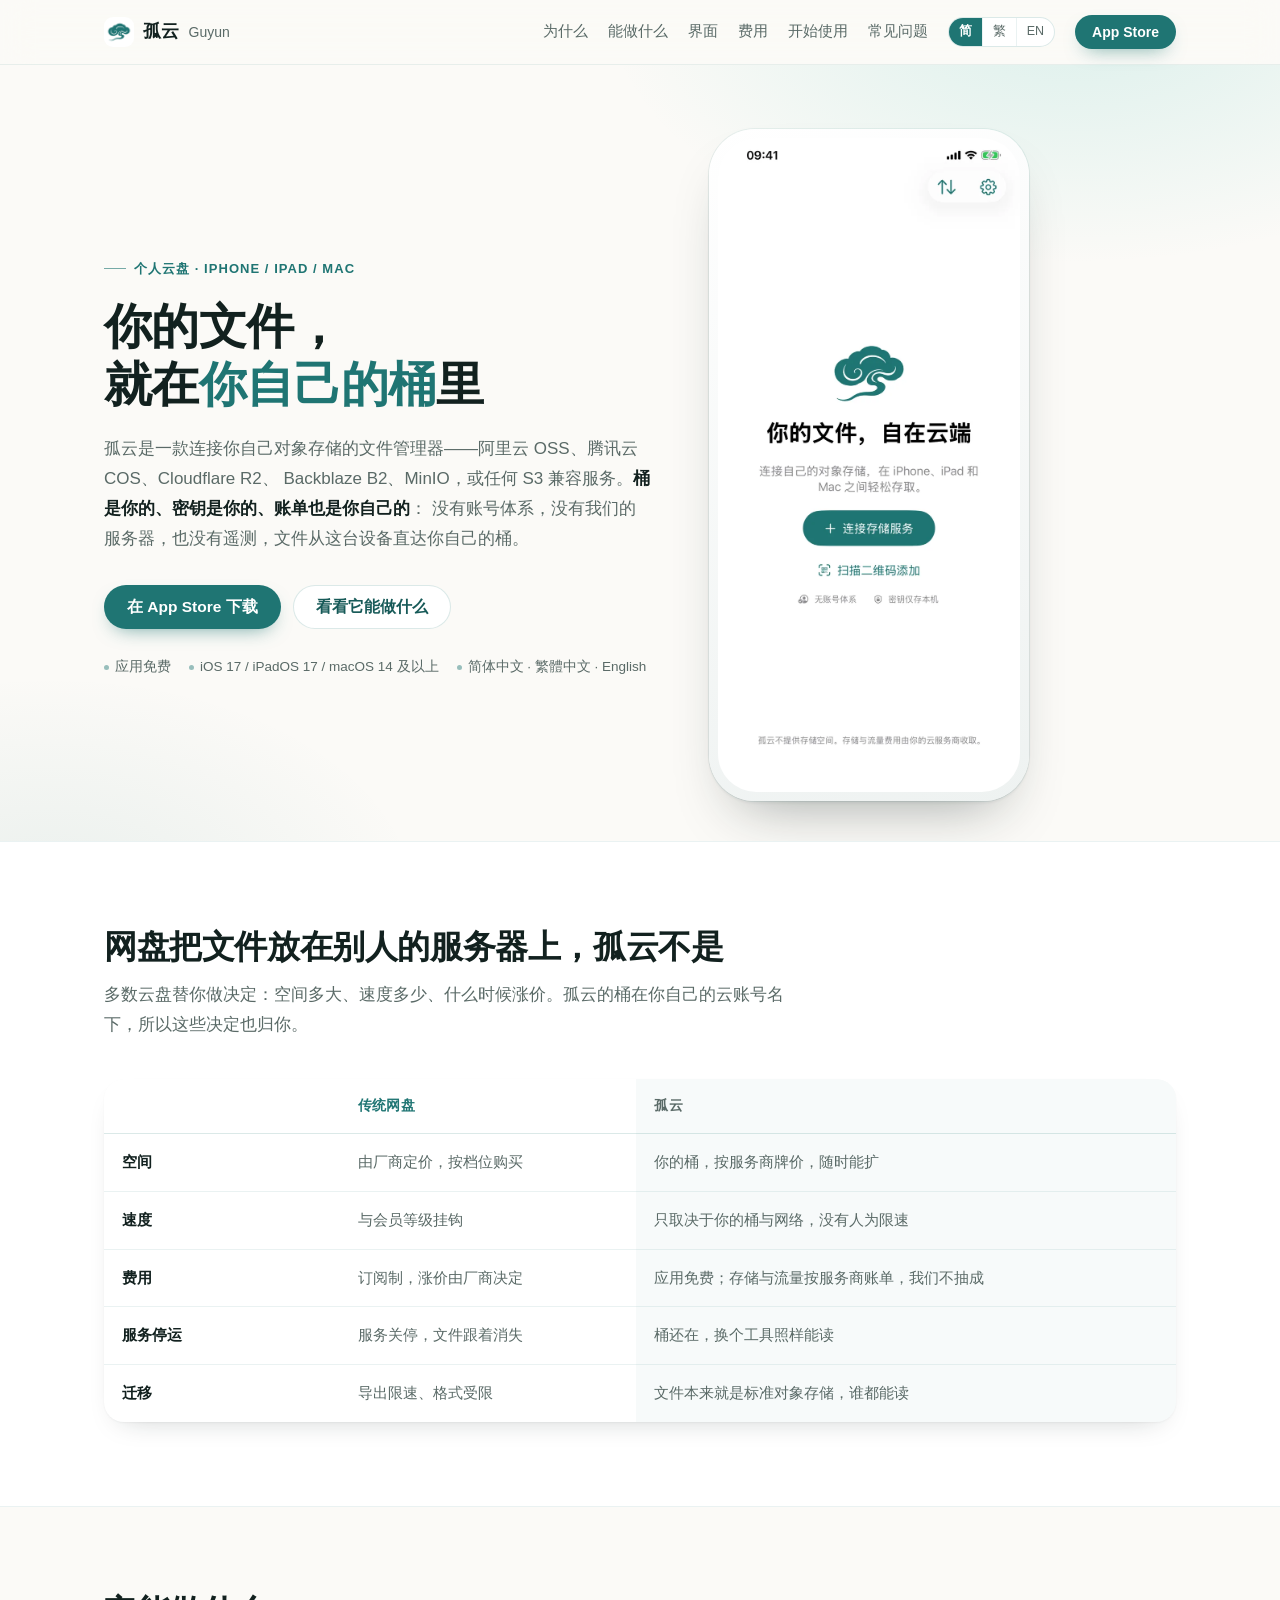
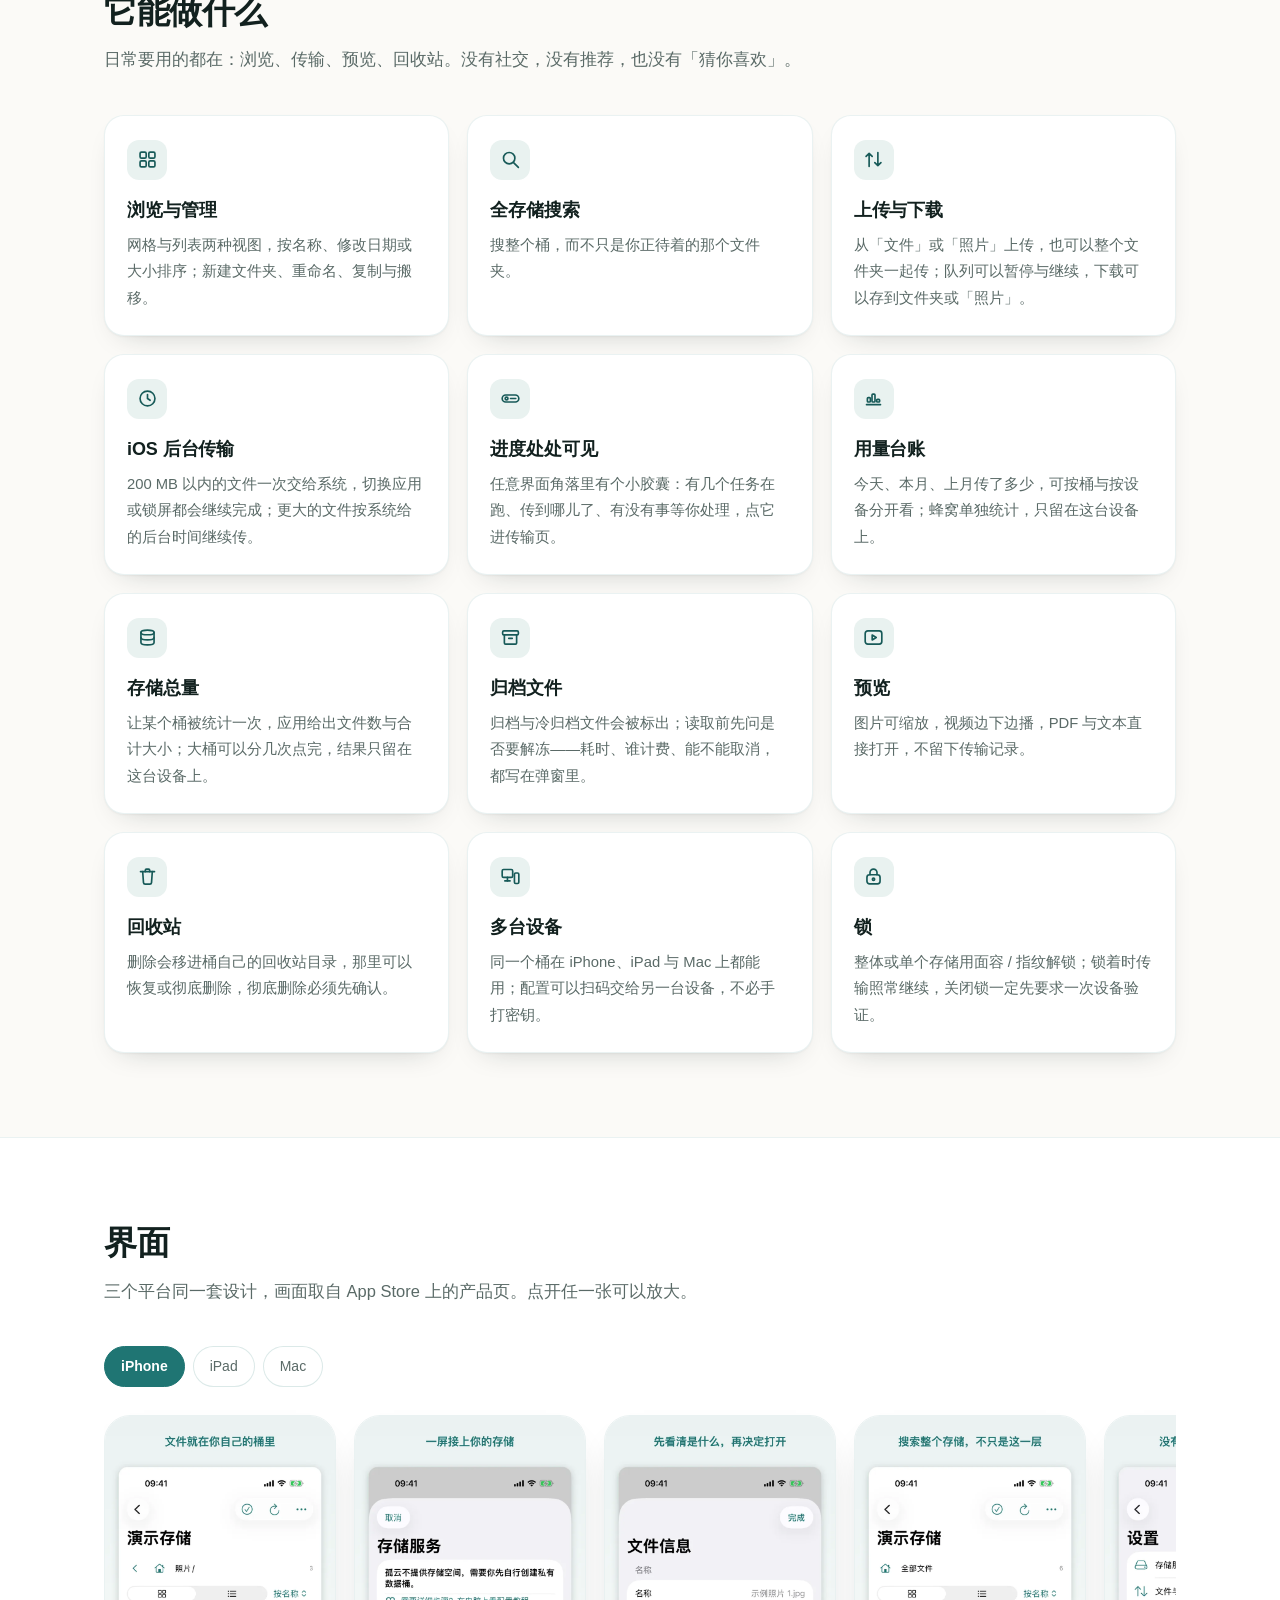
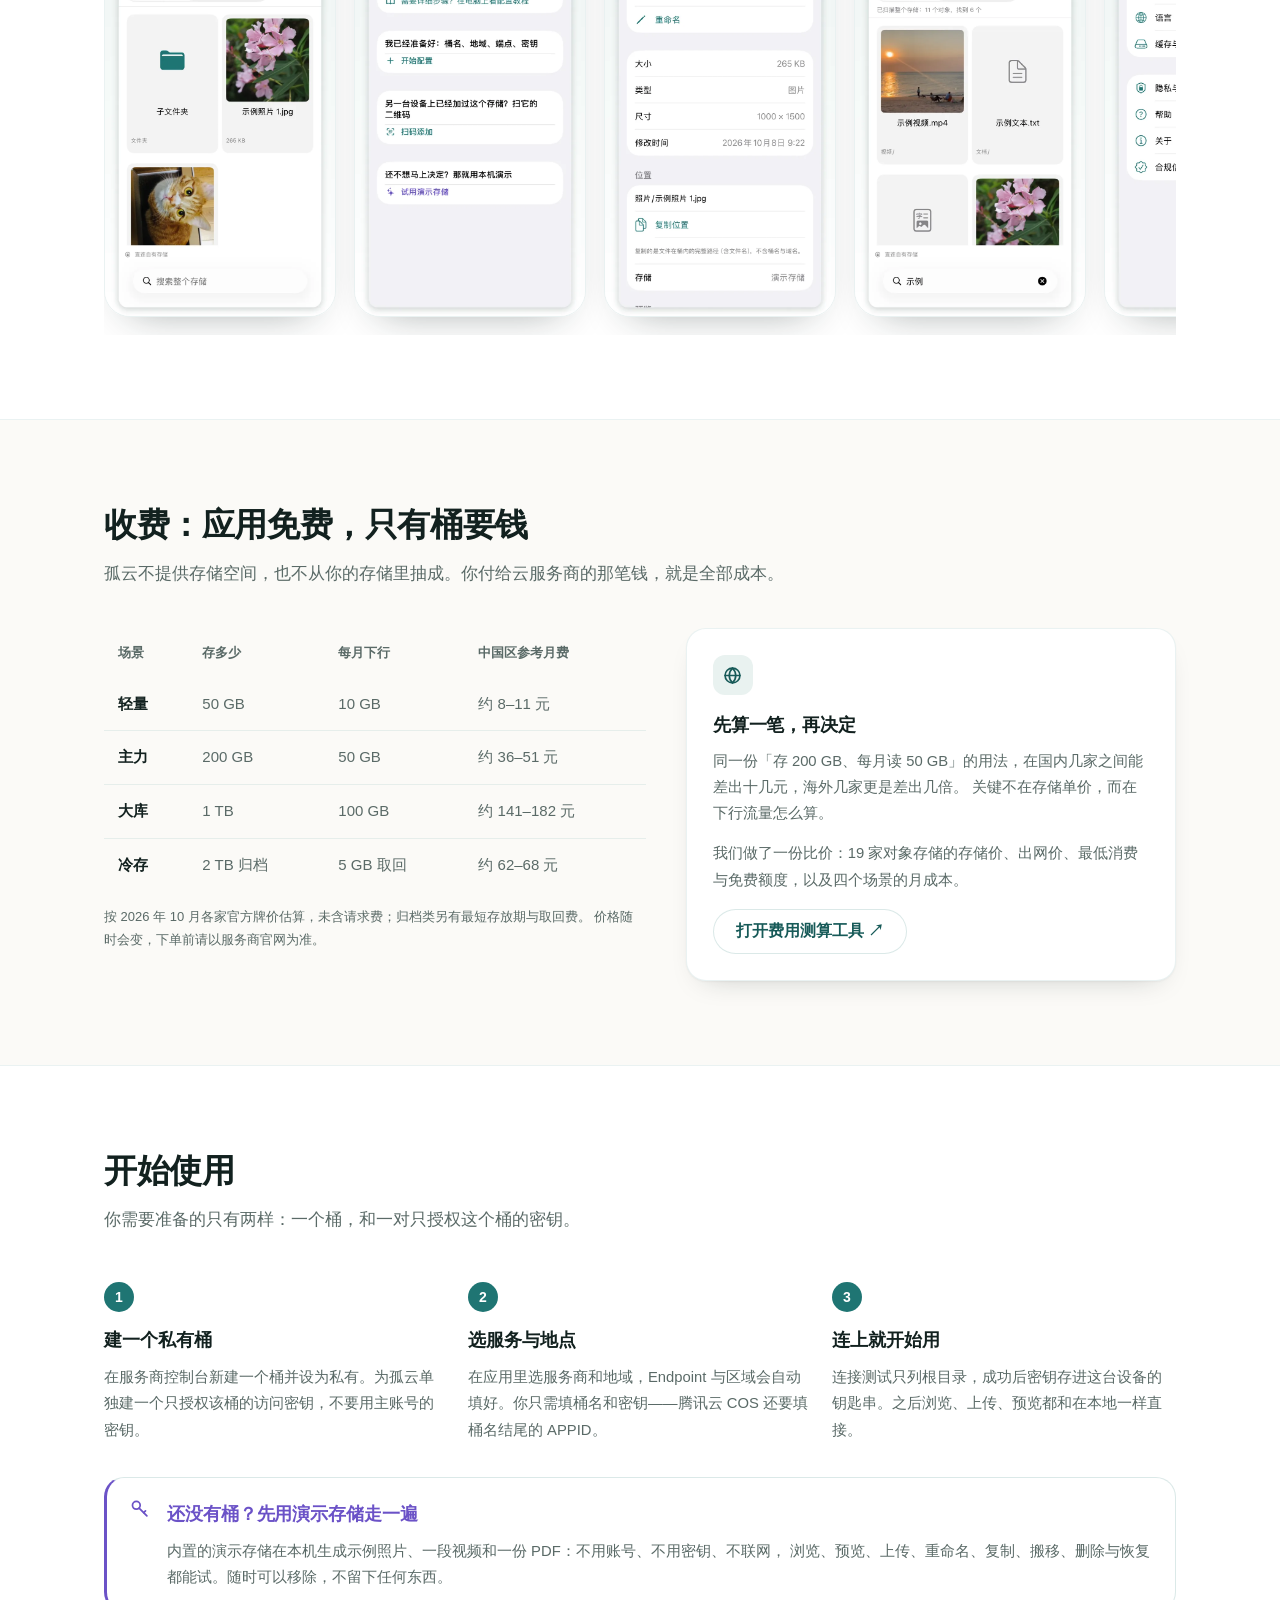
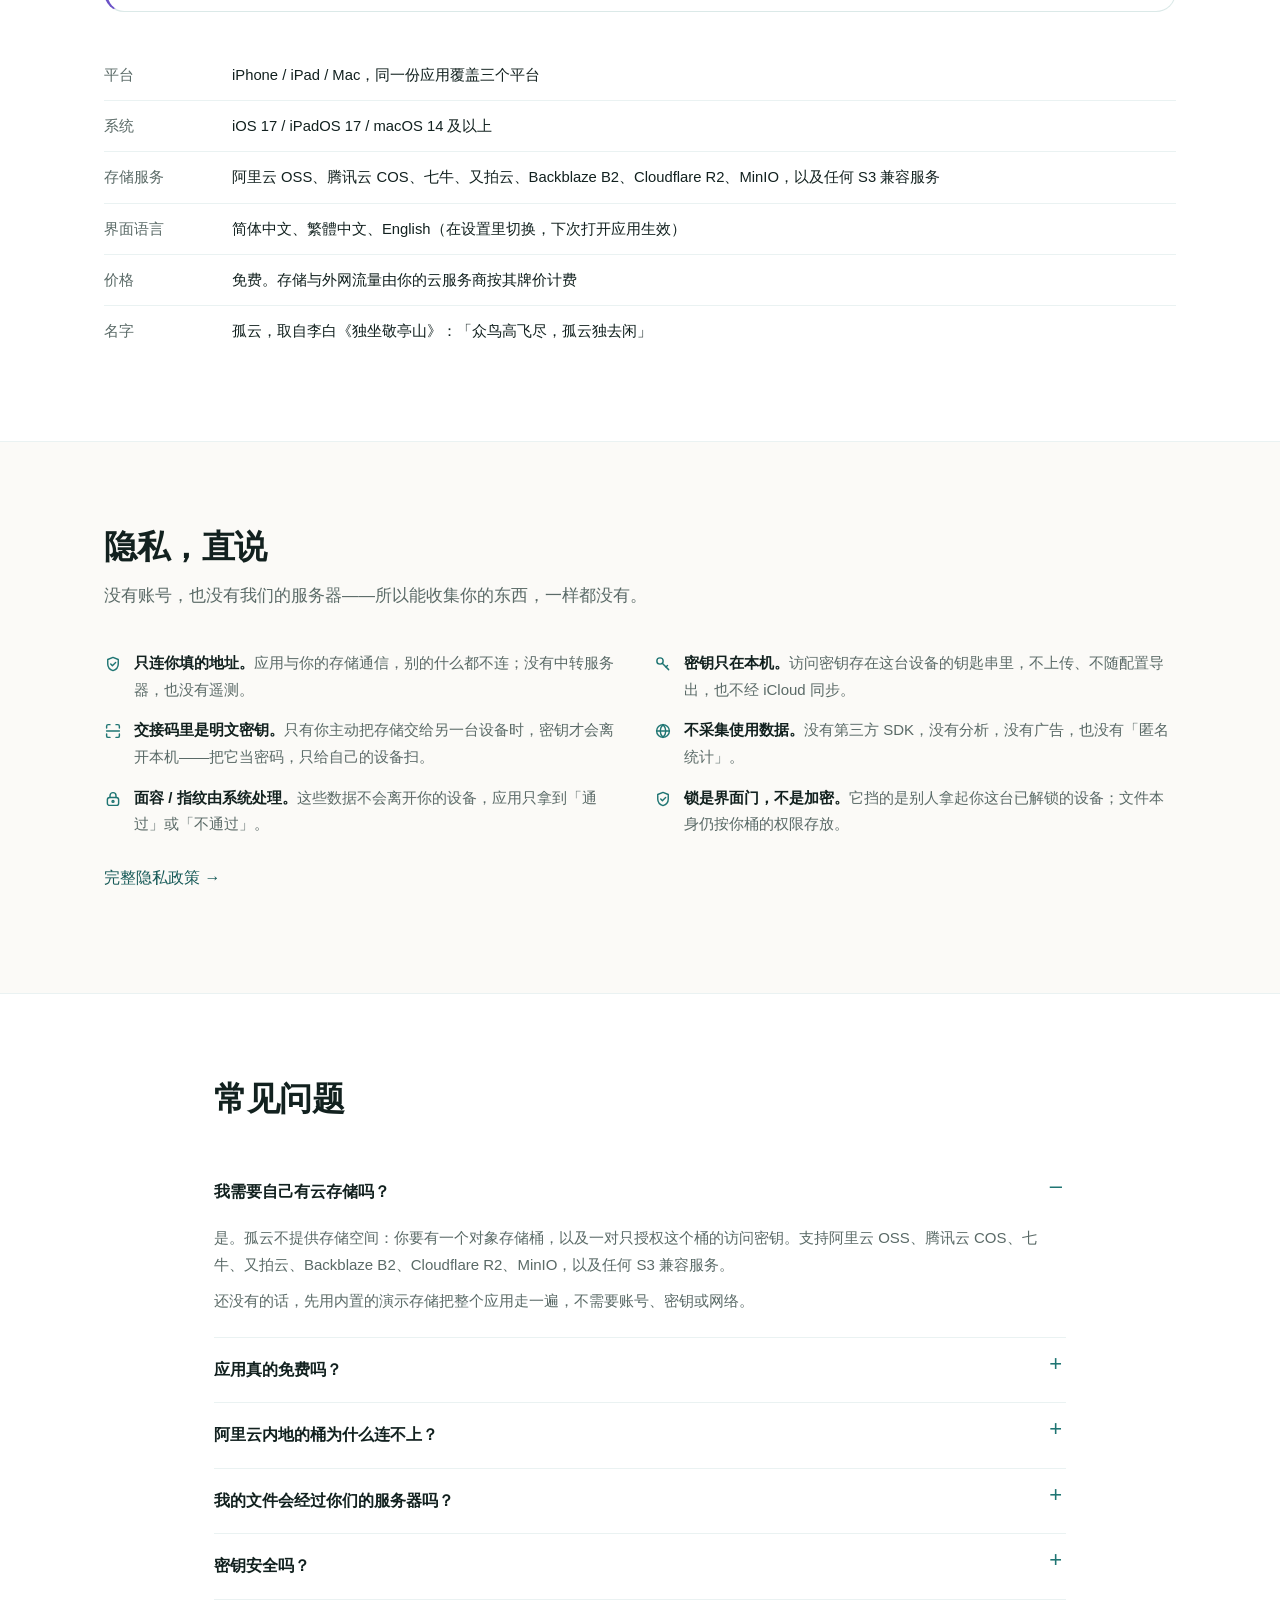
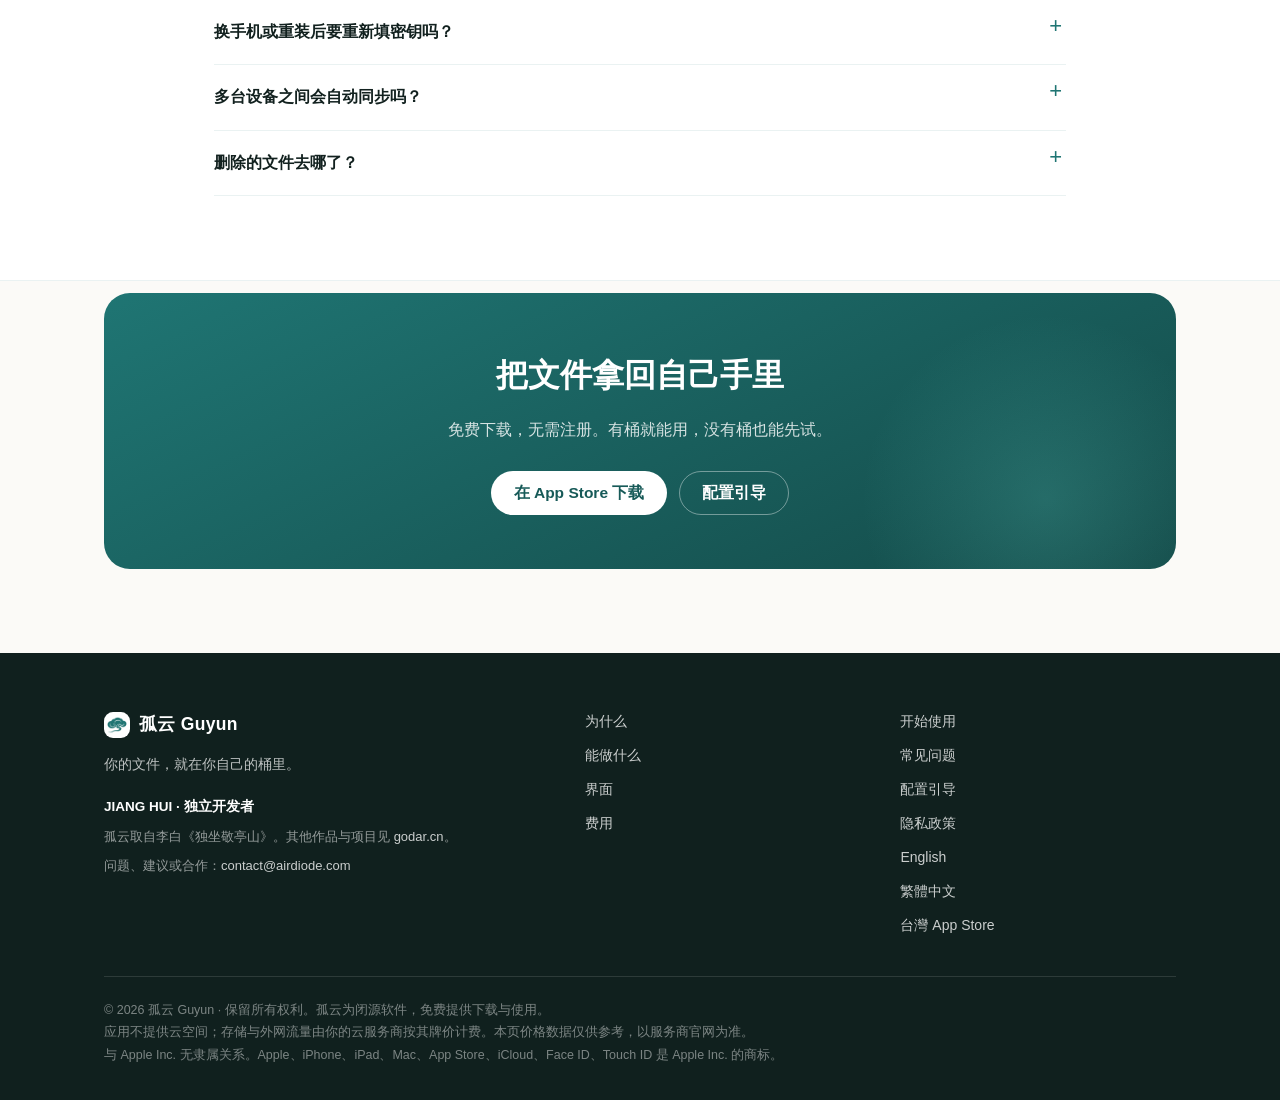
==== commit d810f5df: "site: 换成商店那套三语截图，补齐繁中入口 截图：改用 1.3.0 提交 App Store 的正式截图（三语 × iPhone/iPad/Mac 各 5 张）， 标题已烧在图里，所以页面上不再加" ====
--- a/index.html
+++ b/index.html
@@ -55,7 +55,11 @@
       <a href="#cost">费用</a>
       <a href="#start">开始使用</a>
       <a href="#faq">常见问题</a>
-      <a class="lang" href="en/" hreflang="en">EN</a>
+      <span class="langs" role="group" aria-label="语言">
+        <a href="./" hreflang="zh-Hans" aria-current="page">简</a>
+        <a href="tw/" hreflang="zh-Hant">繁</a>
+        <a href="en/" hreflang="en">EN</a>
+      </span>
       <a class="btn btn-primary nav-cta" href="https://apps.apple.com/cn/app/id6809848348" style="padding:8px 16px;font-size:14px">App Store</a>
     </nav>
   </div>
@@ -85,7 +89,7 @@
     </div>
     <div>
       <figure class="phone" style="margin:0">
-        <img src="assets/shots/zh/iphone-1.webp" width="750" height="1622"
+        <img src="assets/shots/zh/welcome.webp" width="750" height="1623"
              alt="孤云欢迎页：云纹标志、标语「我的文件，自在云端」，以及「连接存储服务」按钮">
       </figure>
     </div>
@@ -188,7 +192,7 @@
   <div class="wrap">
     <div class="section-head">
       <h2>界面</h2>
-      <p>三个平台同一套设计。点开任意一张可以放大。</p>
+      <p>三个平台同一套设计，画面取自 App Store 上的产品页。点开任一张可以放大。</p>
     </div>
 
     <div class="tabs" role="tablist" aria-label="选择设备">
@@ -198,27 +202,27 @@
     </div>
 
     <div class="strip" id="strip-iphone" role="tabpanel" aria-labelledby="tab-iphone">
-      <figure class="shot-phone"><img src="assets/shots/zh/iphone-1.webp" width="750" height="1622" loading="lazy" alt="欢迎页"><figcaption>欢迎与连接</figcaption></figure>
-      <figure class="shot-phone"><img src="assets/shots/zh/iphone-2.webp" width="750" height="1622" loading="lazy" alt="文件列表"><figcaption>文件列表</figcaption></figure>
-      <figure class="shot-phone"><img src="assets/shots/zh/iphone-3.webp" width="750" height="1622" loading="lazy" alt="网格视图"><figcaption>网格视图</figcaption></figure>
-      <figure class="shot-phone"><img src="assets/shots/zh/iphone-4.webp" width="750" height="1622" loading="lazy" alt="文件信息"><figcaption>文件信息</figcaption></figure>
-      <figure class="shot-phone"><img src="assets/shots/zh/iphone-5.webp" width="750" height="1622" loading="lazy" alt="设置"><figcaption>设置</figcaption></figure>
+      <figure class="shot-phone"><img src="assets/shots/zh/iphone-1.webp" width="750" height="1631" loading="lazy" alt="网格视图"></figure>
+      <figure class="shot-phone"><img src="assets/shots/zh/iphone-2.webp" width="750" height="1631" loading="lazy" alt="添加存储"></figure>
+      <figure class="shot-phone"><img src="assets/shots/zh/iphone-3.webp" width="750" height="1631" loading="lazy" alt="文件信息页"></figure>
+      <figure class="shot-phone"><img src="assets/shots/zh/iphone-4.webp" width="750" height="1631" loading="lazy" alt="全桶搜索"></figure>
+      <figure class="shot-phone"><img src="assets/shots/zh/iphone-5.webp" width="750" height="1631" loading="lazy" alt="设置"></figure>
     </div>
 
     <div class="strip" id="strip-ipad" role="tabpanel" aria-labelledby="tab-ipad" hidden>
-      <figure class="shot-pad"><img src="assets/shots/zh/ipad-1.webp" width="900" height="1200" loading="lazy" alt="iPad 欢迎页"><figcaption>欢迎与连接</figcaption></figure>
-      <figure class="shot-pad"><img src="assets/shots/zh/ipad-2.webp" width="900" height="1200" loading="lazy" alt="iPad 文件列表"><figcaption>文件列表</figcaption></figure>
-      <figure class="shot-pad"><img src="assets/shots/zh/ipad-3.webp" width="900" height="1200" loading="lazy" alt="iPad 网格视图"><figcaption>网格视图</figcaption></figure>
-      <figure class="shot-pad"><img src="assets/shots/zh/ipad-4.webp" width="900" height="1200" loading="lazy" alt="iPad 文件信息"><figcaption>文件信息</figcaption></figure>
-      <figure class="shot-pad"><img src="assets/shots/zh/ipad-5.webp" width="900" height="1200" loading="lazy" alt="iPad 设置"><figcaption>设置</figcaption></figure>
+      <figure class="shot-pad"><img src="assets/shots/zh/ipad-1.webp" width="900" height="1200" loading="lazy" alt="网格视图"></figure>
+      <figure class="shot-pad"><img src="assets/shots/zh/ipad-2.webp" width="900" height="1200" loading="lazy" alt="添加存储"></figure>
+      <figure class="shot-pad"><img src="assets/shots/zh/ipad-3.webp" width="900" height="1200" loading="lazy" alt="文件信息页"></figure>
+      <figure class="shot-pad"><img src="assets/shots/zh/ipad-4.webp" width="900" height="1200" loading="lazy" alt="全桶搜索"></figure>
+      <figure class="shot-pad"><img src="assets/shots/zh/ipad-5.webp" width="900" height="1200" loading="lazy" alt="设置"></figure>
     </div>
 
     <div class="strip" id="strip-mac" role="tabpanel" aria-labelledby="tab-mac" hidden>
-      <figure class="shot-mac"><img src="assets/shots/zh/mac-1.webp" width="1200" height="600" loading="lazy" alt="Mac 欢迎页"><figcaption>欢迎与连接</figcaption></figure>
-      <figure class="shot-mac"><img src="assets/shots/zh/mac-2.webp" width="1200" height="600" loading="lazy" alt="Mac 文件列表"><figcaption>文件列表</figcaption></figure>
-      <figure class="shot-mac"><img src="assets/shots/zh/mac-3.webp" width="1200" height="600" loading="lazy" alt="Mac 网格视图"><figcaption>网格视图</figcaption></figure>
-      <figure class="shot-mac"><img src="assets/shots/zh/mac-4.webp" width="1200" height="600" loading="lazy" alt="Mac 文件信息"><figcaption>文件信息</figcaption></figure>
-      <figure class="shot-mac"><img src="assets/shots/zh/mac-5.webp" width="1200" height="600" loading="lazy" alt="Mac 设置"><figcaption>设置</figcaption></figure>
+      <figure class="shot-mac"><img src="assets/shots/zh/mac-1.webp" width="1200" height="750" loading="lazy" alt="网格视图"></figure>
+      <figure class="shot-mac"><img src="assets/shots/zh/mac-2.webp" width="1200" height="750" loading="lazy" alt="添加存储"></figure>
+      <figure class="shot-mac"><img src="assets/shots/zh/mac-3.webp" width="1200" height="750" loading="lazy" alt="文件信息页"></figure>
+      <figure class="shot-mac"><img src="assets/shots/zh/mac-4.webp" width="1200" height="750" loading="lazy" alt="全桶搜索"></figure>
+      <figure class="shot-mac"><img src="assets/shots/zh/mac-5.webp" width="1200" height="750" loading="lazy" alt="设置"></figure>
     </div>
   </div>
 </section>
--- a/styles.css
+++ b/styles.css
@@ -82,13 +82,21 @@
 .site-header nav a { color: var(--muted); }
 .site-header nav a:hover { color: var(--teal); text-decoration: none; }
 
-.lang {
+/* Language switcher: one pill with three segments, the current one filled. Three separate pills
+   read as three calls to action; a single control reads as "this page exists in three languages". */
+.langs {
+  display: inline-flex; align-items: center;
   border: 1px solid var(--line); border-radius: 999px;
-  padding: 3px 11px; font-size: 13px; background: #fff; color: var(--muted);
-  display: inline-flex; gap: 6px; align-items: center;
-}
-.lang b { color: var(--teal); font-weight: 600; }
-.lang:hover { border-color: var(--teal); text-decoration: none; }
+  background: #fff; overflow: hidden;
+}
+.langs a {
+  padding: 2px 10px; font-size: 12.5px; line-height: 1.9;
+  color: var(--muted); white-space: nowrap;
+}
+.langs a + a { border-left: 1px solid var(--line-soft); }
+.langs a:hover { color: var(--teal); text-decoration: none; background: var(--teal-soft); }
+.langs a[aria-current="page"] { background: var(--teal); color: #fff; font-weight: 600; }
+.langs a[aria-current="page"]:hover { background: var(--teal); color: #fff; }
 
 .nav-cta { display: inline-flex; }
 .site-header nav a.nav-cta { color: #fff; }
@@ -434,8 +442,12 @@
   .site-header nav { gap: 16px; }
 }
 
+@media (max-width: 430px) {
+  .site-header nav a.nav-cta { display: none; }
+}
+
 @media (max-width: 760px) {
-  .site-header nav a:not(.lang):not(.nav-cta) { display: none; }
+  .site-header nav > a:not(.nav-cta) { display: none; }
   .section { padding: 62px 0; }
   .cards, .cards.two, .privacy-list { grid-template-columns: 1fr; }
   .compare { font-size: 14px; }
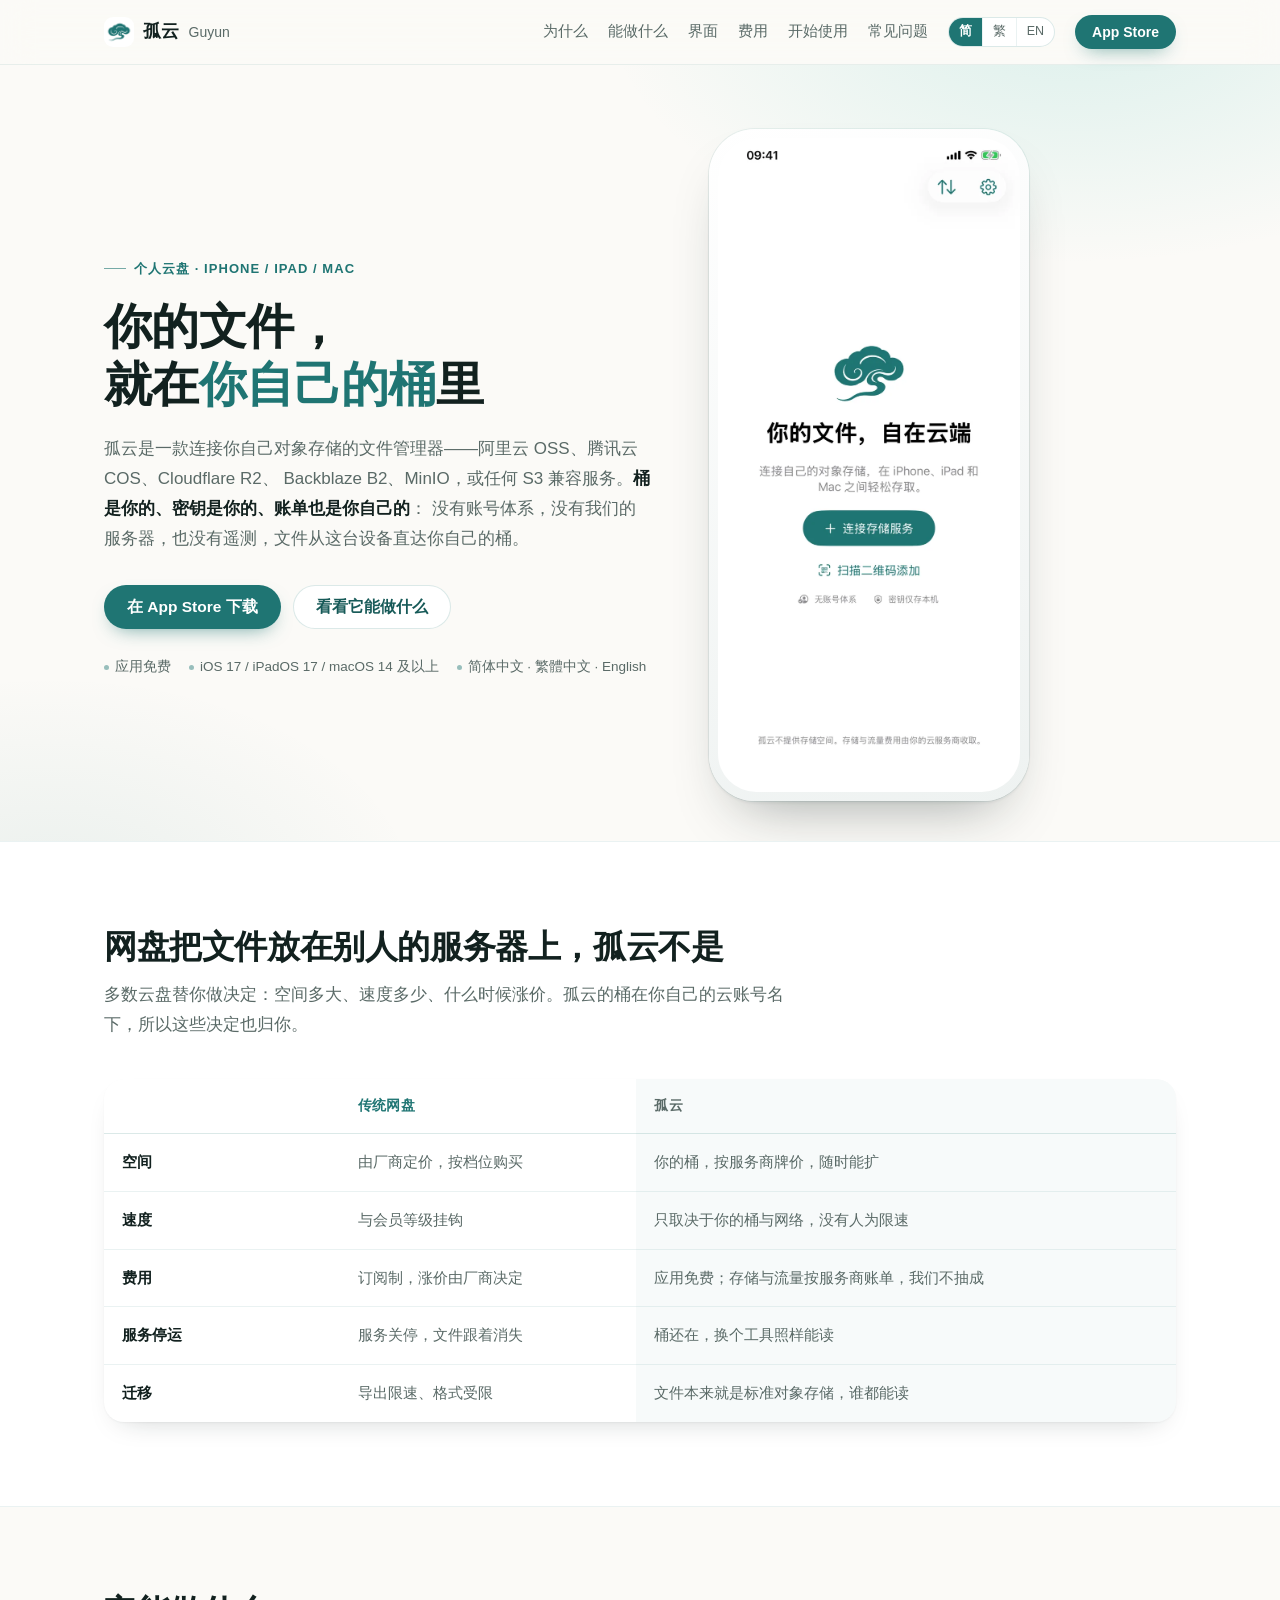
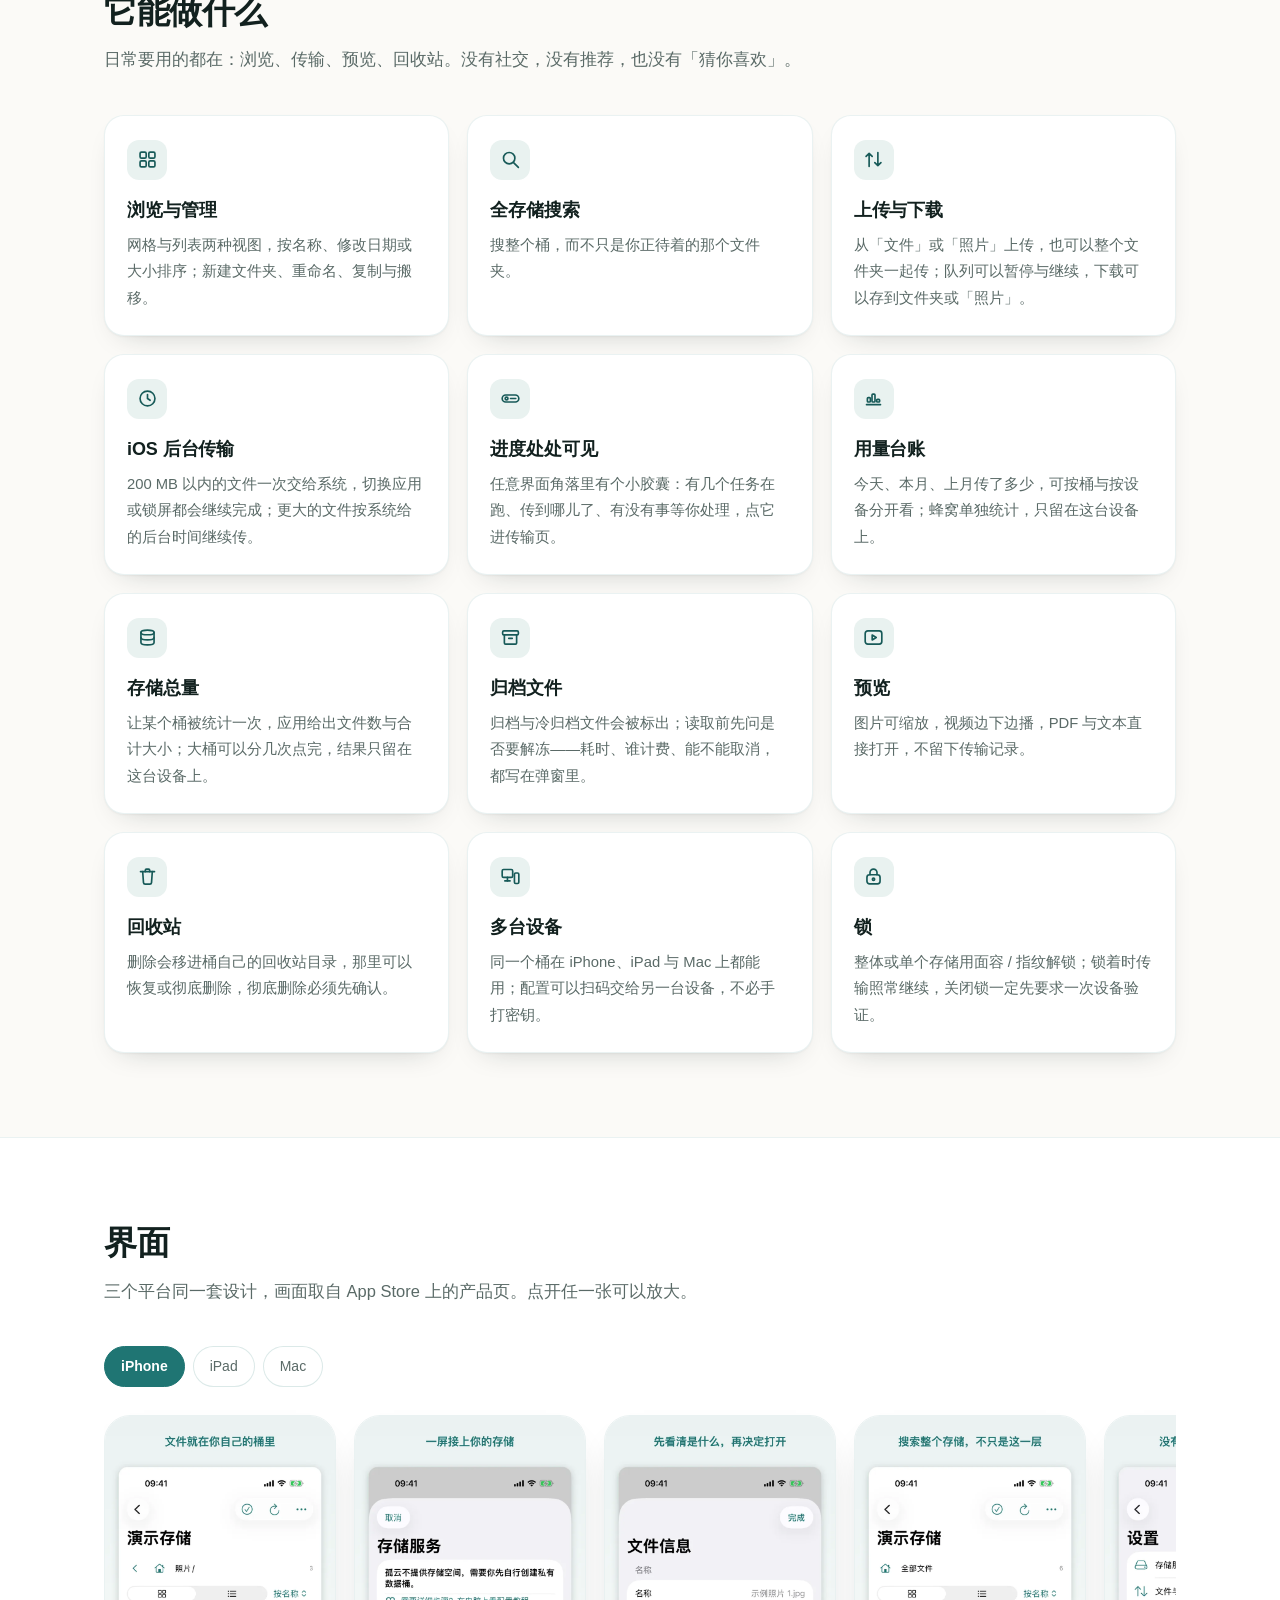
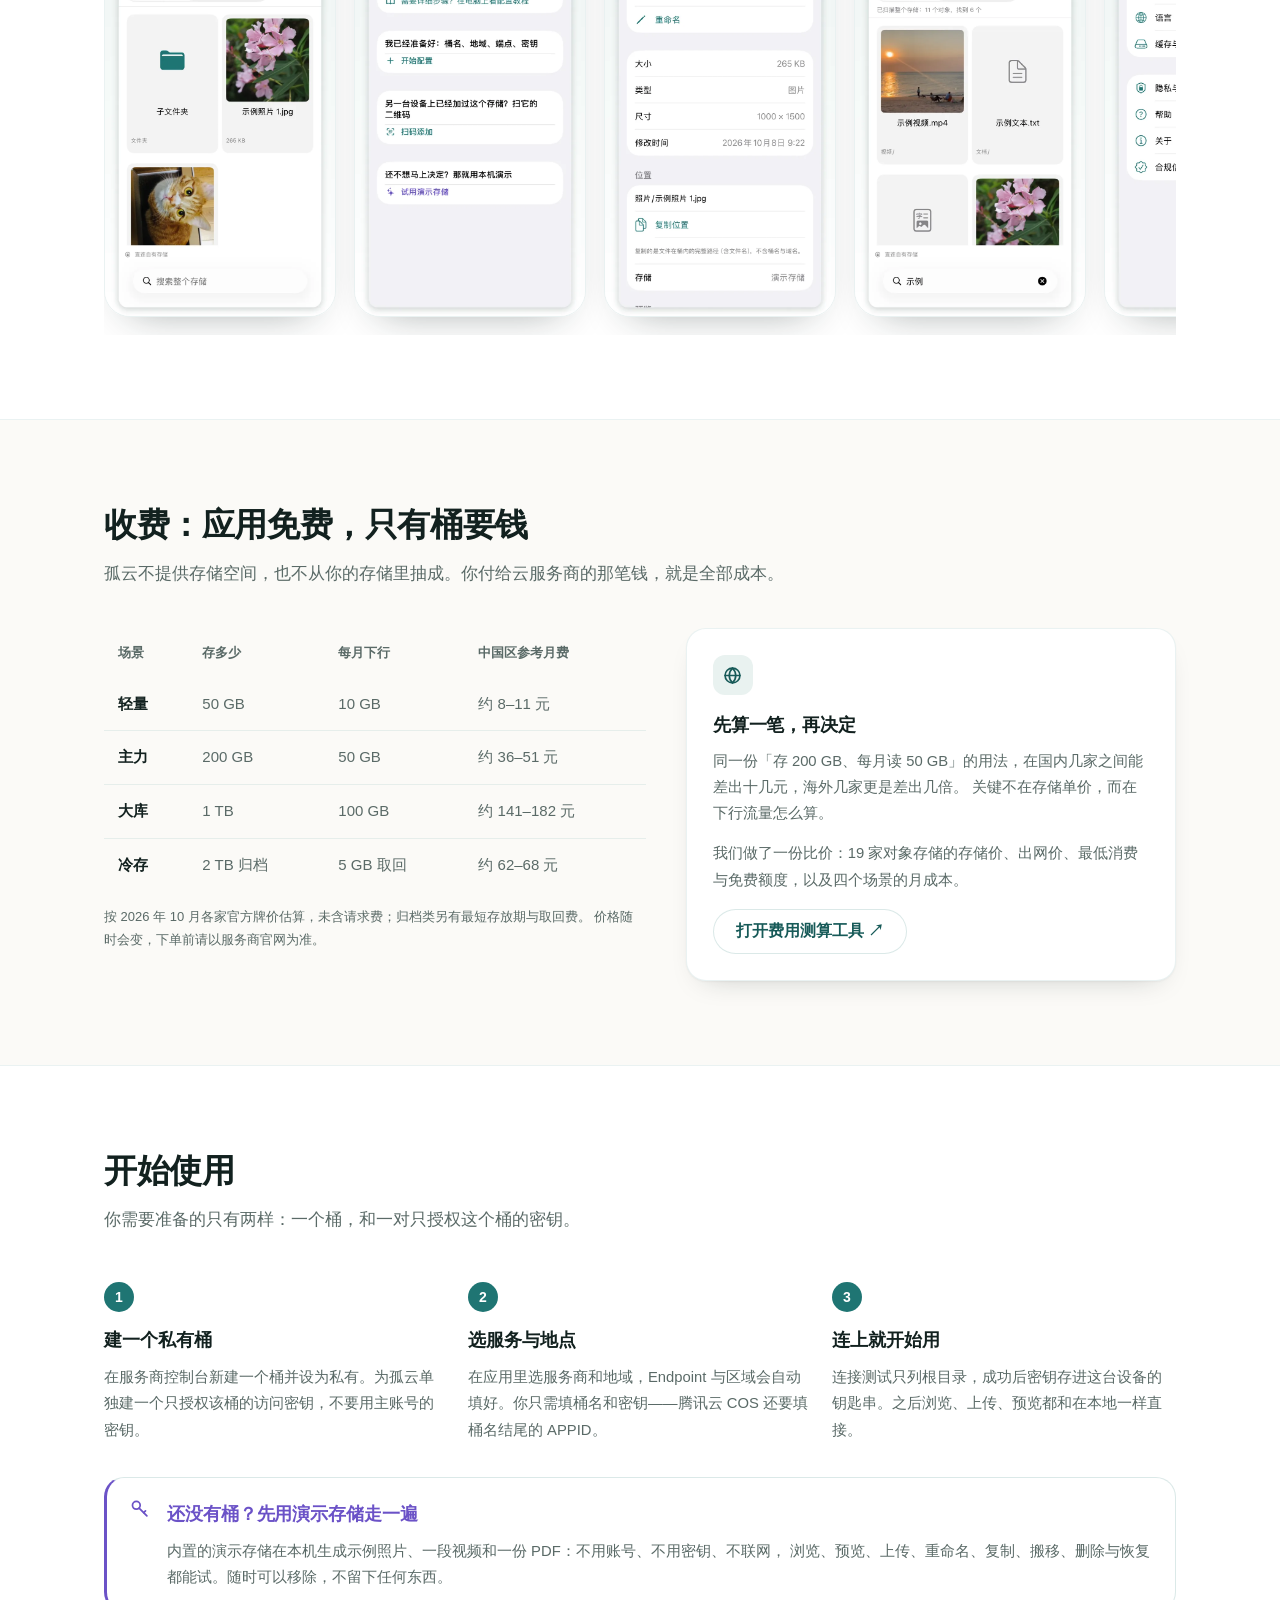
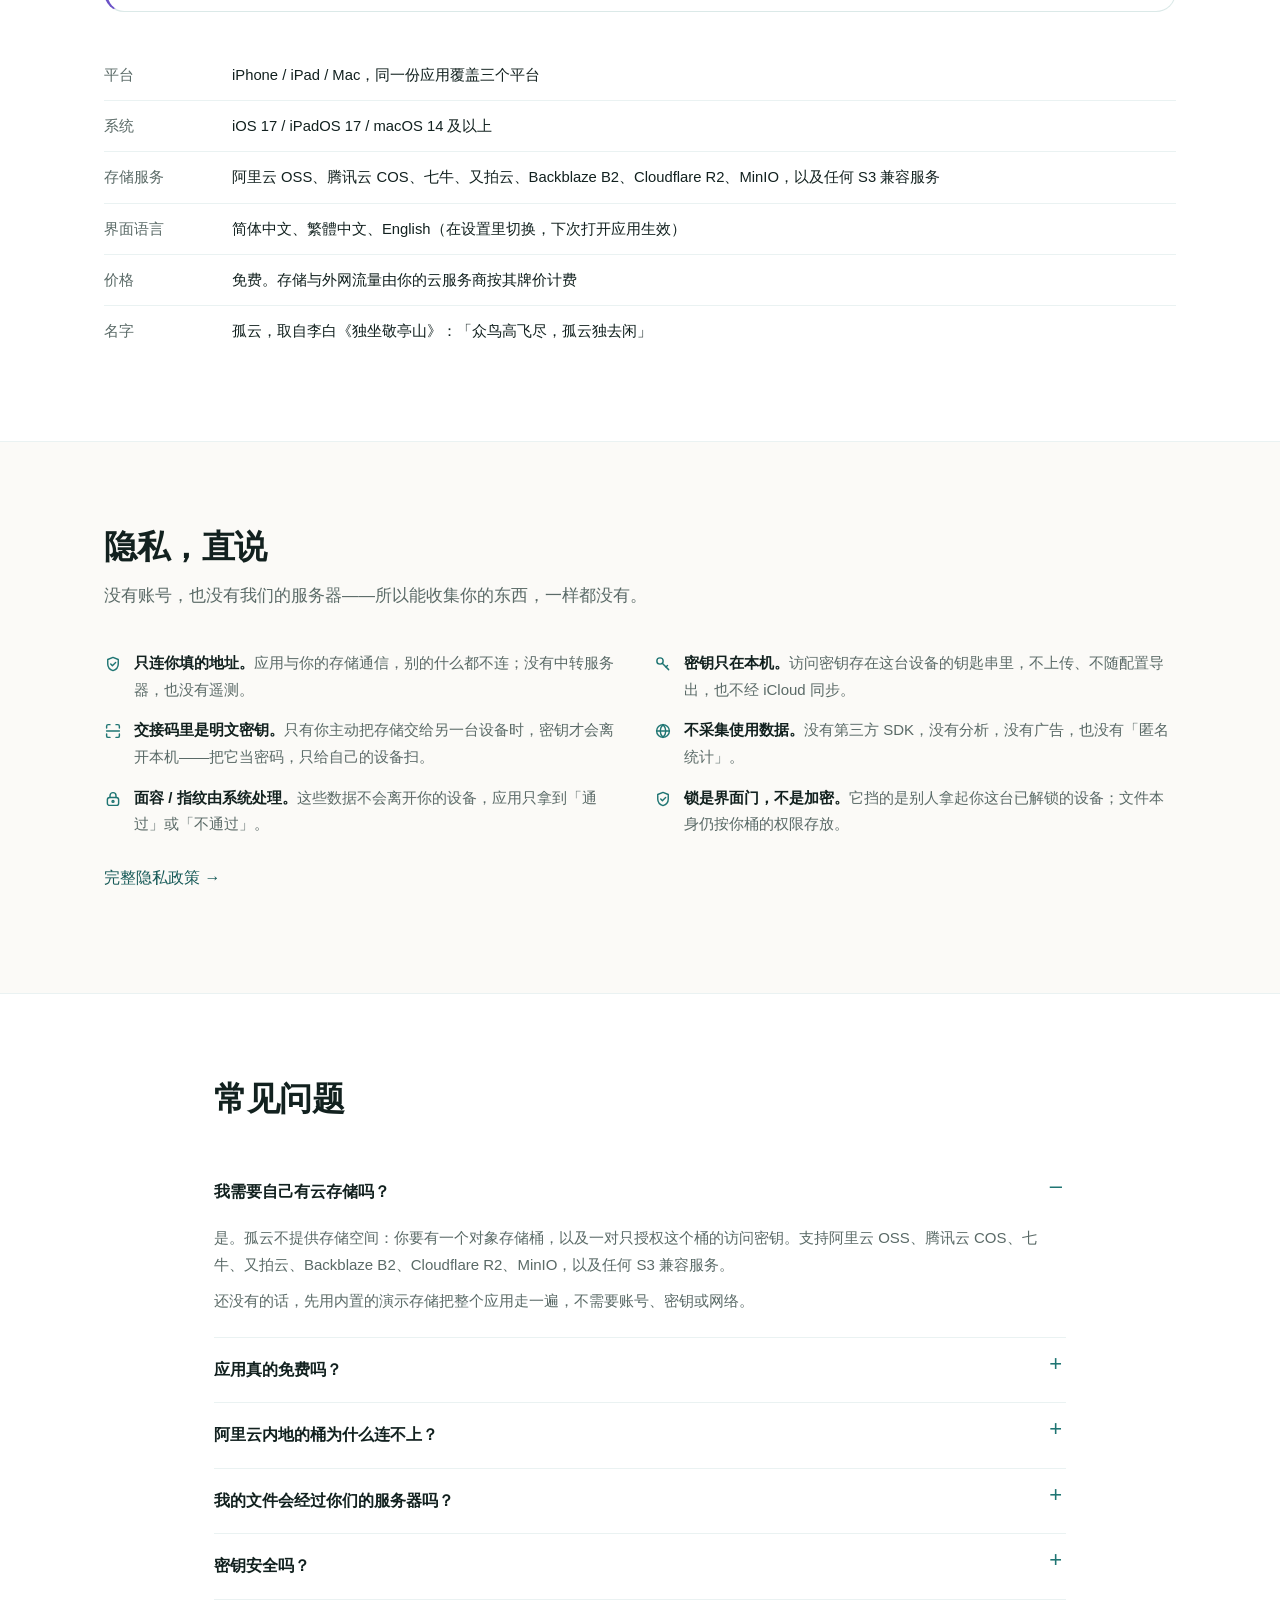
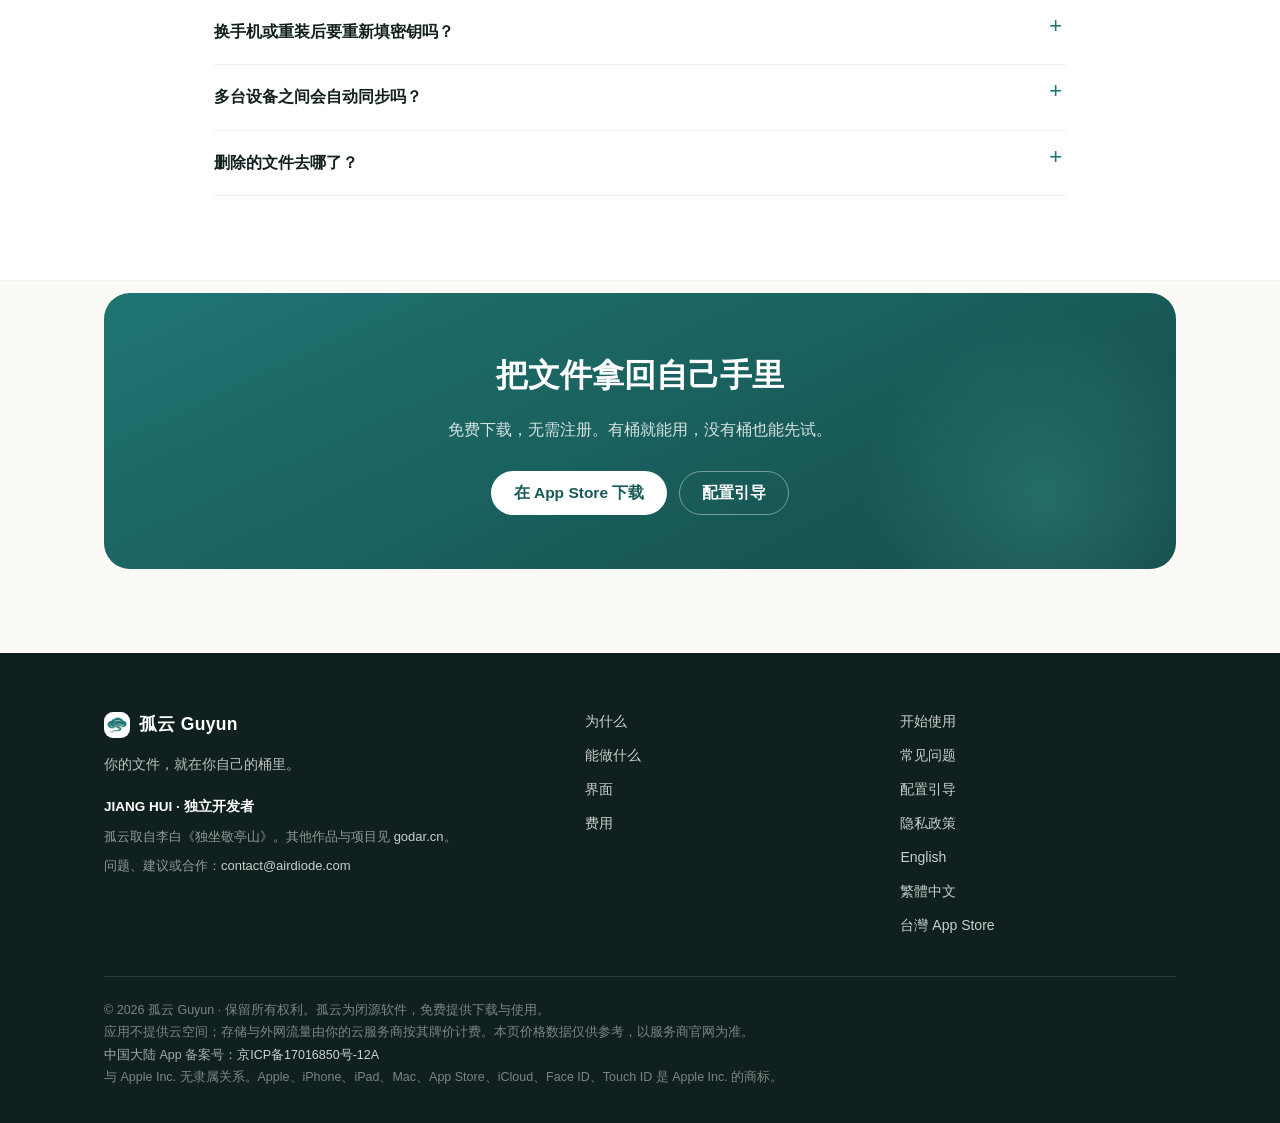
==== commit 24491618: "site: 页脚加中国大陆 App 备案号（京ICP备17016850号-12A） 三语页脚各加一行，链接到工信部备案系统（beian.miit.gov.cn），与应用内 设置 →「合规信息」显示的是" ====
--- a/index.html
+++ b/index.html
@@ -450,6 +450,7 @@
     <p class="legal">
       © <span id="year">2026</span> 孤云 Guyun · 保留所有权利。孤云为闭源软件，免费提供下载与使用。<br>
       应用不提供云空间；存储与外网流量由你的云服务商按其牌价计费。本页价格数据仅供参考，以服务商官网为准。<br>
+      <span class="filing">中国大陆 App 备案号：<a href="https://beian.miit.gov.cn" target="_blank" rel="noopener">京ICP备17016850号-12A</a></span><br>
       与 Apple Inc. 无隶属关系。Apple、iPhone、iPad、Mac、App Store、iCloud、Face ID、Touch ID 是 Apple Inc. 的商标。
     </p>
   </div>
--- a/styles.css
+++ b/styles.css
@@ -385,6 +385,10 @@
   font-size: 12.5px; color: rgba(255, 255, 255, 0.45); line-height: 1.8;
 }
 .legal a { color: rgba(255, 255, 255, 0.6); }
+/* The app filing number is a legal notice rather than fine print, so it sits a step brighter than
+   the rest of the legal block. It is the app's filing, not a filing for this github.io site. */
+.legal .filing { color: rgba(255, 255, 255, 0.62); }
+.legal .filing a { color: rgba(255, 255, 255, 0.8); }
 
 /* ---------- lightbox ---------- */
 
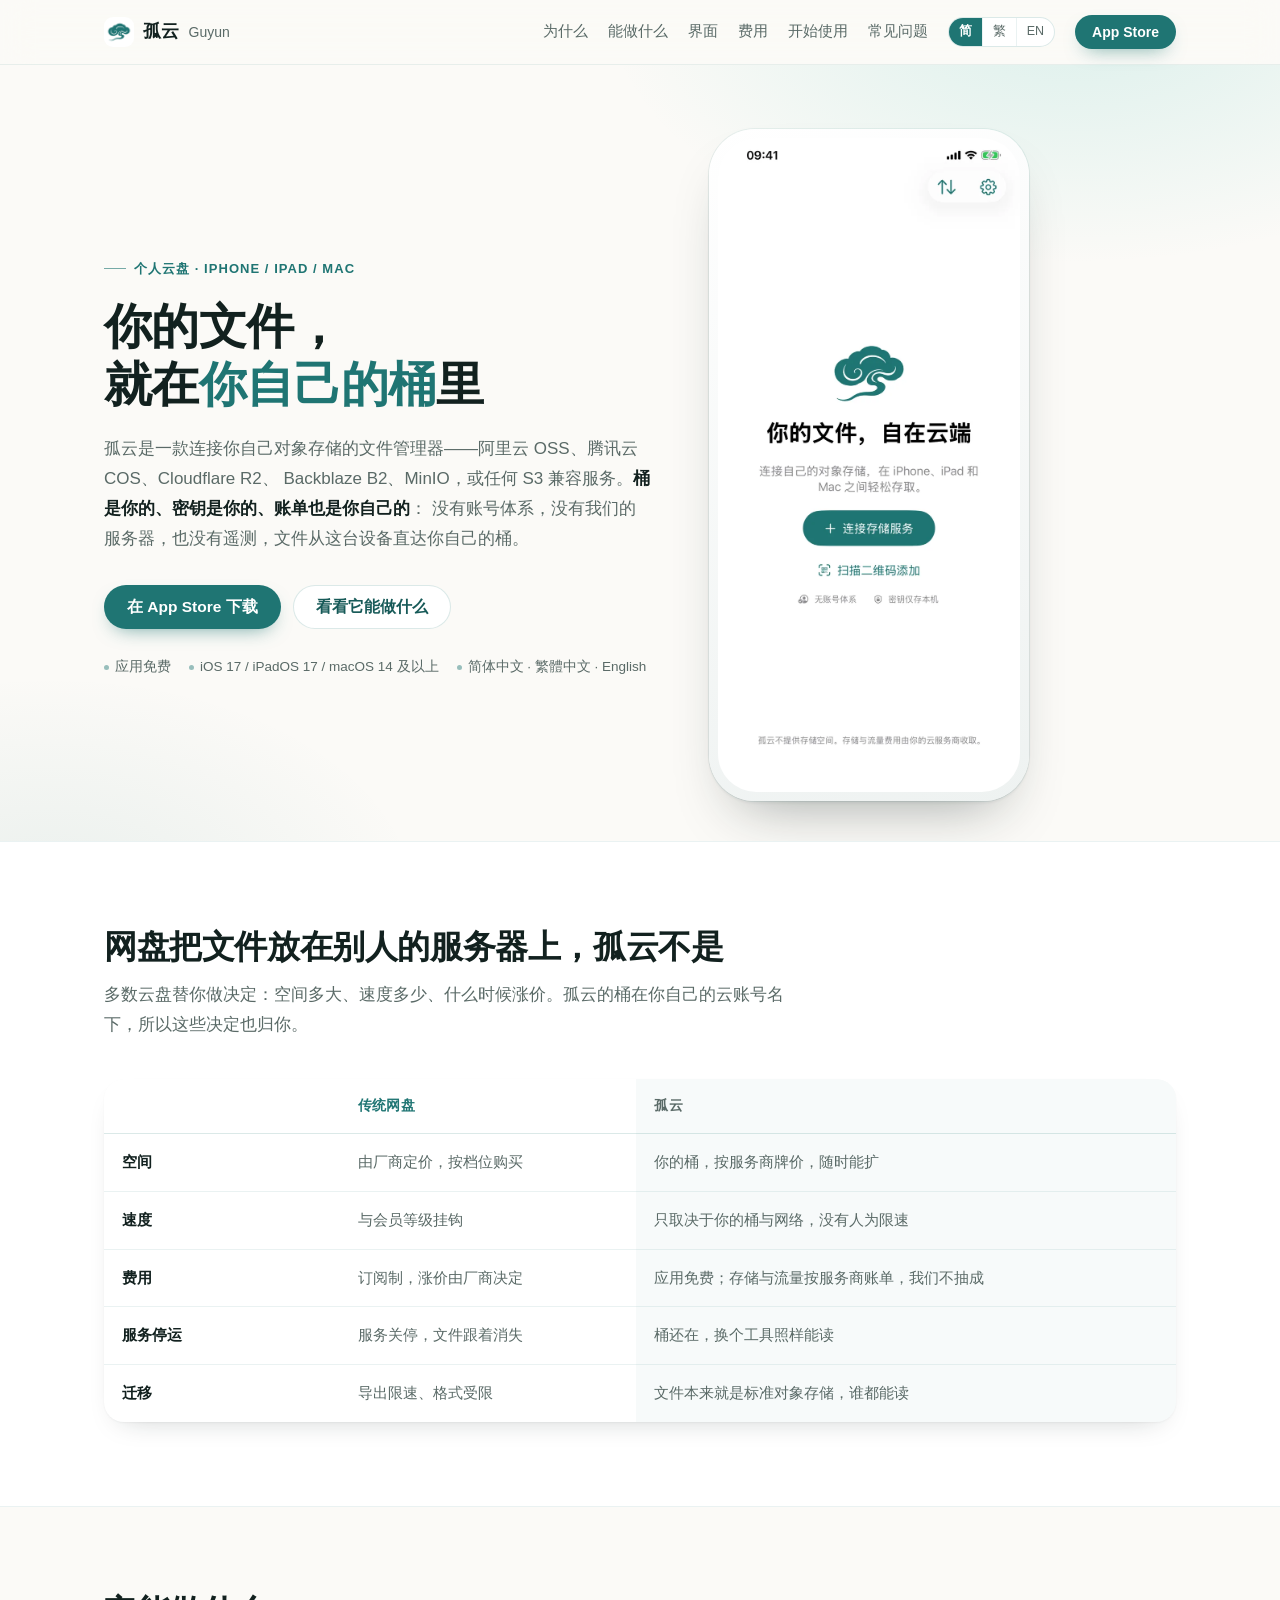
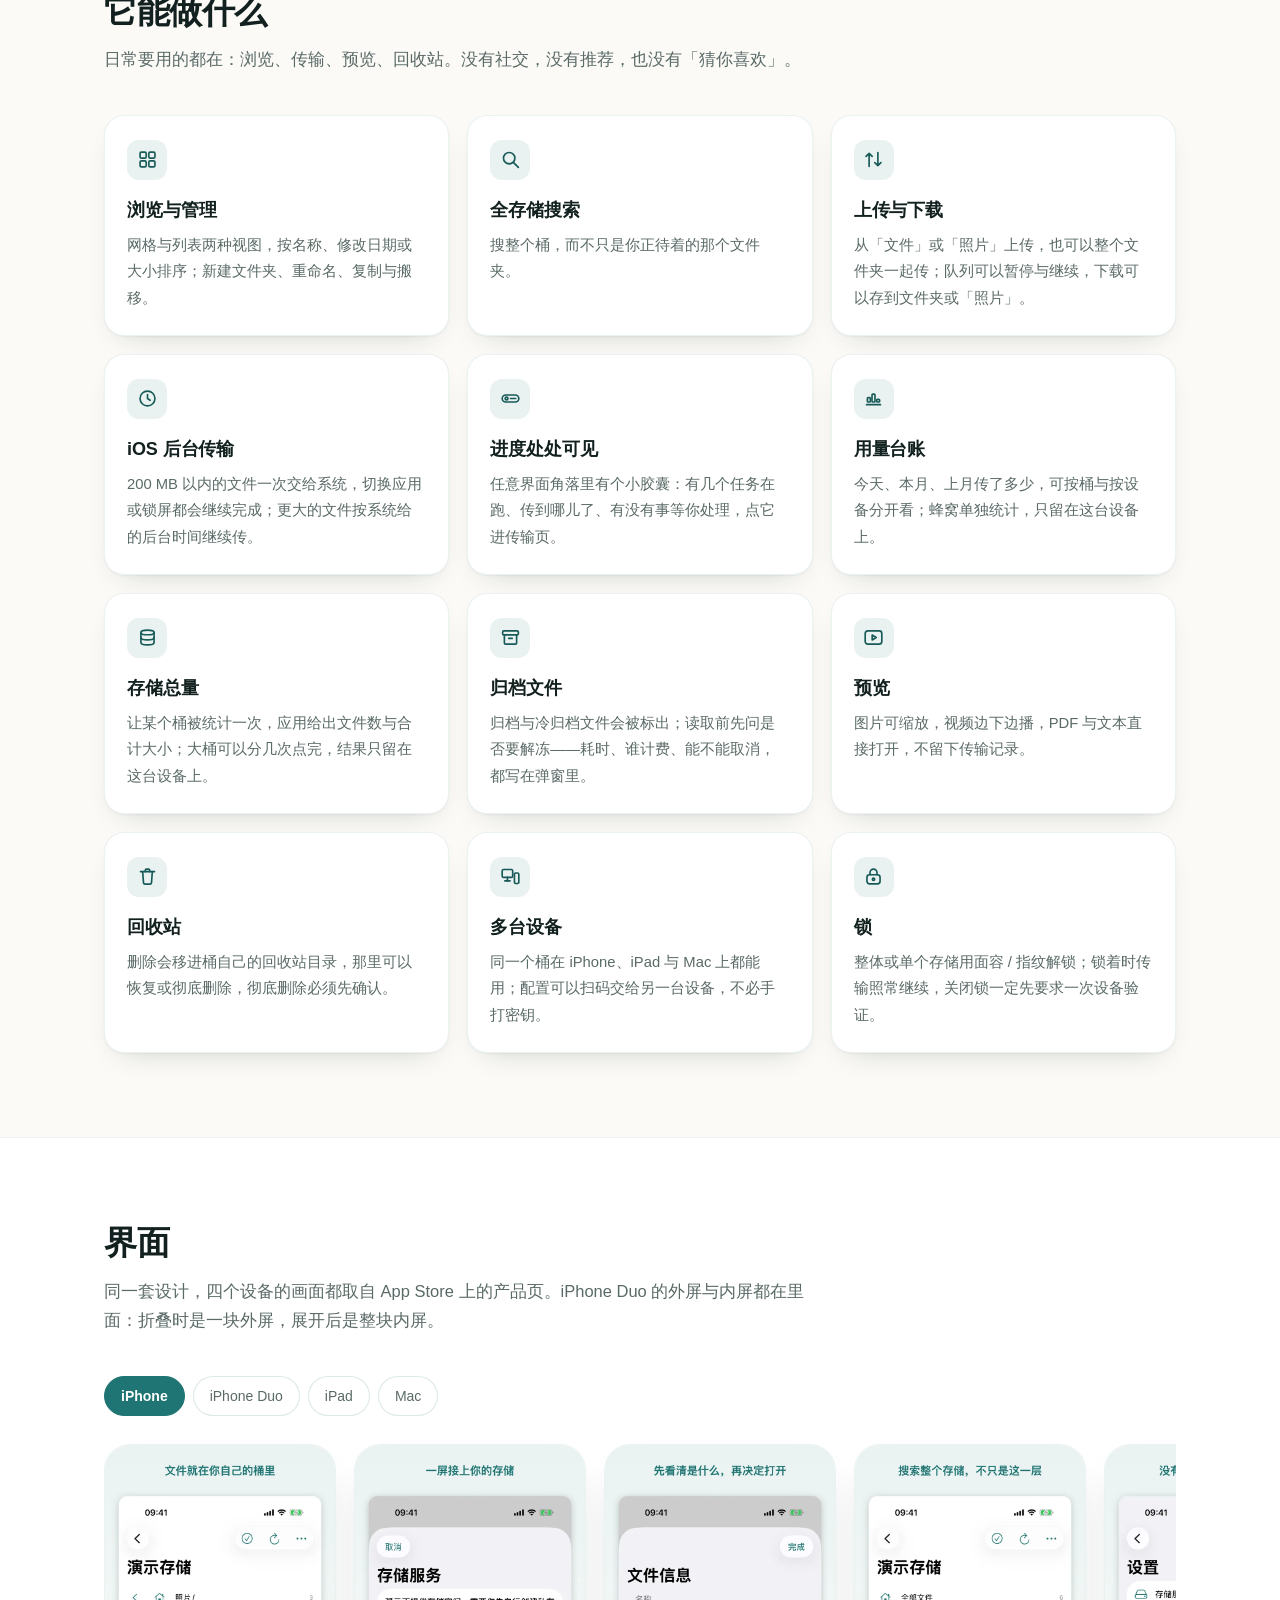
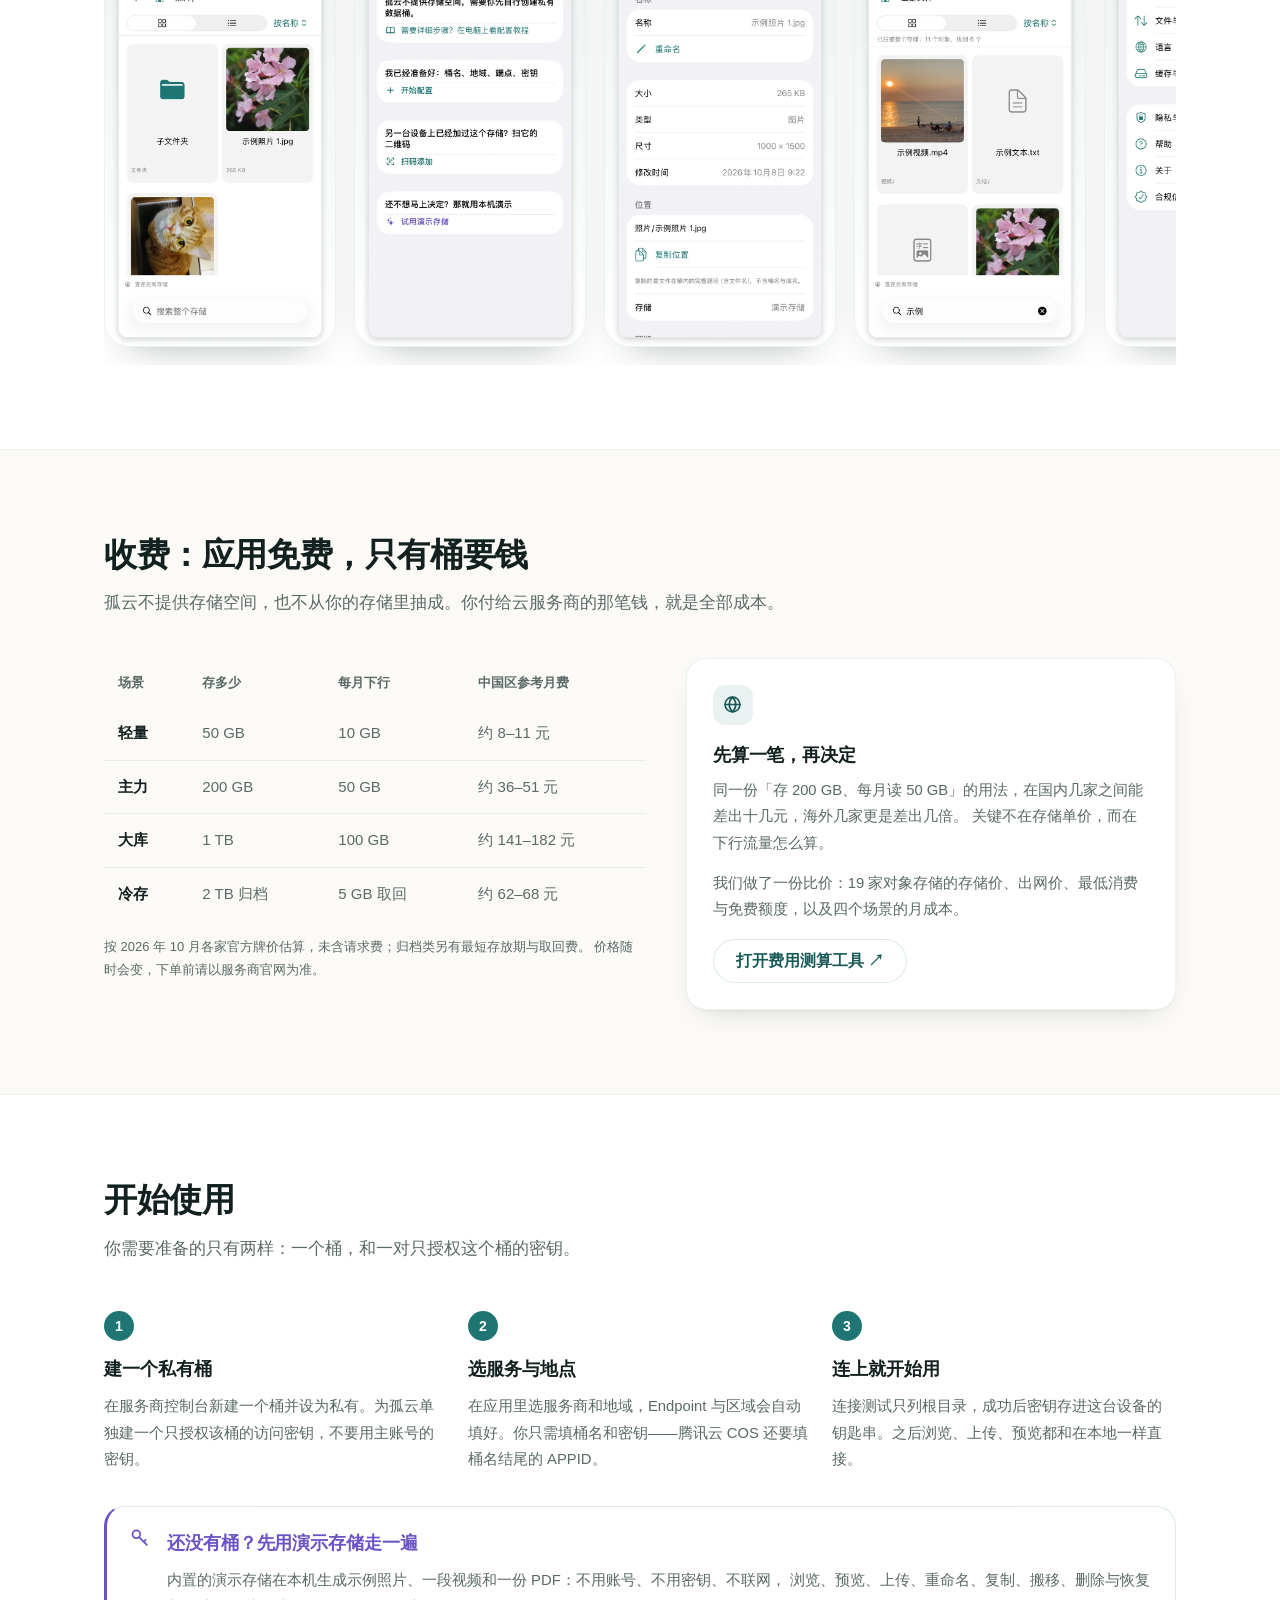
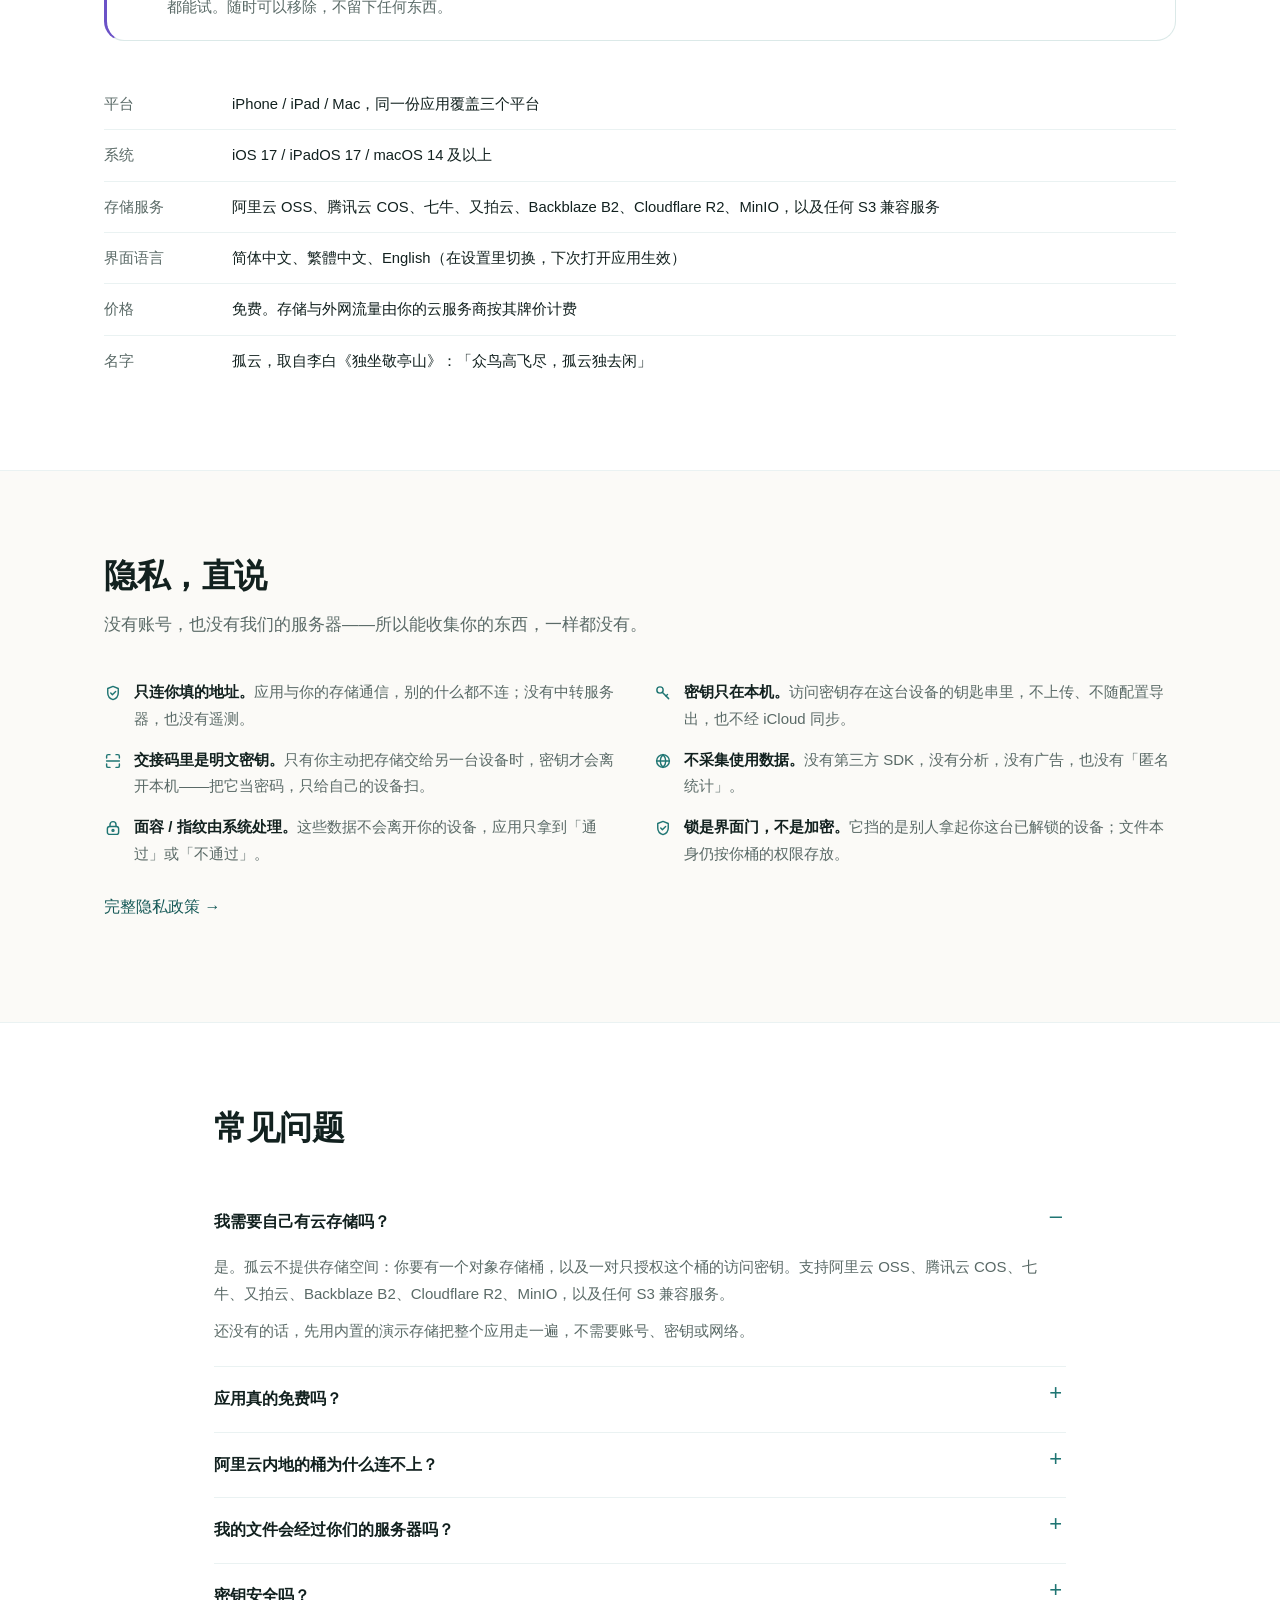
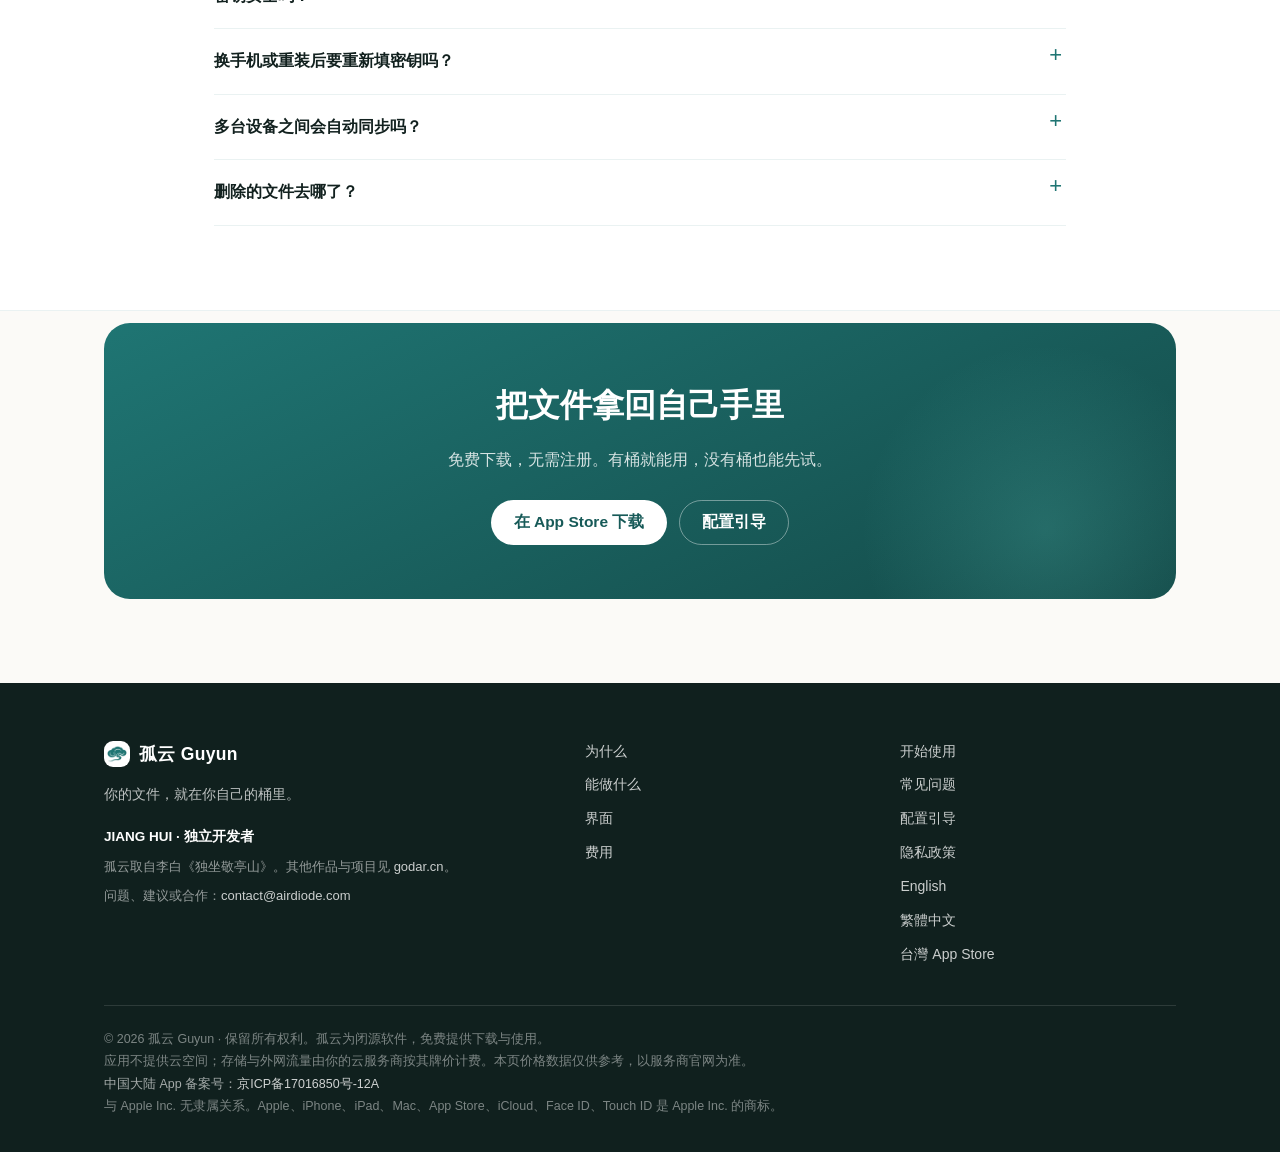
==== commit 8b4225b9: "site: 界面区加 iPhone Duo 页签（外屏 + 内屏） Duo 的两个槽位（外屏 1398×2034、内屏 2007×2853）现在是第四个页签，三语各自 用本语言那套成片，标题已在图里，" ====
--- a/index.html
+++ b/index.html
@@ -192,11 +192,12 @@
   <div class="wrap">
     <div class="section-head">
       <h2>界面</h2>
-      <p>三个平台同一套设计，画面取自 App Store 上的产品页。点开任一张可以放大。</p>
+      <p>同一套设计，四个设备的画面都取自 App Store 上的产品页。iPhone Duo 的外屏与内屏都在里面：折叠时是一块外屏，展开后是整块内屏。</p>
     </div>
 
     <div class="tabs" role="tablist" aria-label="选择设备">
       <button role="tab" id="tab-iphone" aria-selected="true" aria-controls="strip-iphone" data-device="iphone">iPhone</button>
+      <button role="tab" id="tab-duo" aria-selected="false" aria-controls="strip-duo" data-device="duo">iPhone Duo</button>
       <button role="tab" id="tab-ipad" aria-selected="false" aria-controls="strip-ipad" data-device="ipad">iPad</button>
       <button role="tab" id="tab-mac" aria-selected="false" aria-controls="strip-mac" data-device="mac">Mac</button>
     </div>
@@ -207,6 +208,13 @@
       <figure class="shot-phone"><img src="assets/shots/zh/iphone-3.webp" width="750" height="1631" loading="lazy" alt="文件信息页"></figure>
       <figure class="shot-phone"><img src="assets/shots/zh/iphone-4.webp" width="750" height="1631" loading="lazy" alt="全桶搜索"></figure>
       <figure class="shot-phone"><img src="assets/shots/zh/iphone-5.webp" width="750" height="1631" loading="lazy" alt="设置"></figure>
+    </div>
+
+    <div class="strip" id="strip-duo" role="tabpanel" aria-labelledby="tab-duo" hidden>
+      <figure class="shot-phone"><img src="assets/shots/zh/duo-1.webp" width="750" height="1091" loading="lazy" alt="iPhone Duo 外屏：照片文件夹的网格"></figure>
+      <figure class="shot-phone"><img src="assets/shots/zh/duo-2.webp" width="750" height="1091" loading="lazy" alt="iPhone Duo 外屏：添加存储"></figure>
+      <figure class="shot-phone"><img src="assets/shots/zh/duo-3.webp" width="750" height="1066" loading="lazy" alt="iPhone Duo 内屏：文件信息"></figure>
+      <figure class="shot-phone"><img src="assets/shots/zh/duo-4.webp" width="750" height="1066" loading="lazy" alt="iPhone Duo 内屏：设置"></figure>
     </div>
 
     <div class="strip" id="strip-ipad" role="tabpanel" aria-labelledby="tab-ipad" hidden>
--- a/styles.css
+++ b/styles.css
@@ -243,7 +243,7 @@
 
 /* ---------- gallery ---------- */
 
-.tabs { display: flex; gap: 8px; margin-bottom: 22px; }
+.tabs { display: flex; flex-wrap: wrap; gap: 8px; margin-bottom: 22px; }
 .tabs button {
   font: inherit; font-size: 14px; padding: 7px 16px; border-radius: 999px;
   border: 1px solid var(--line); background: #fff; color: var(--muted);
